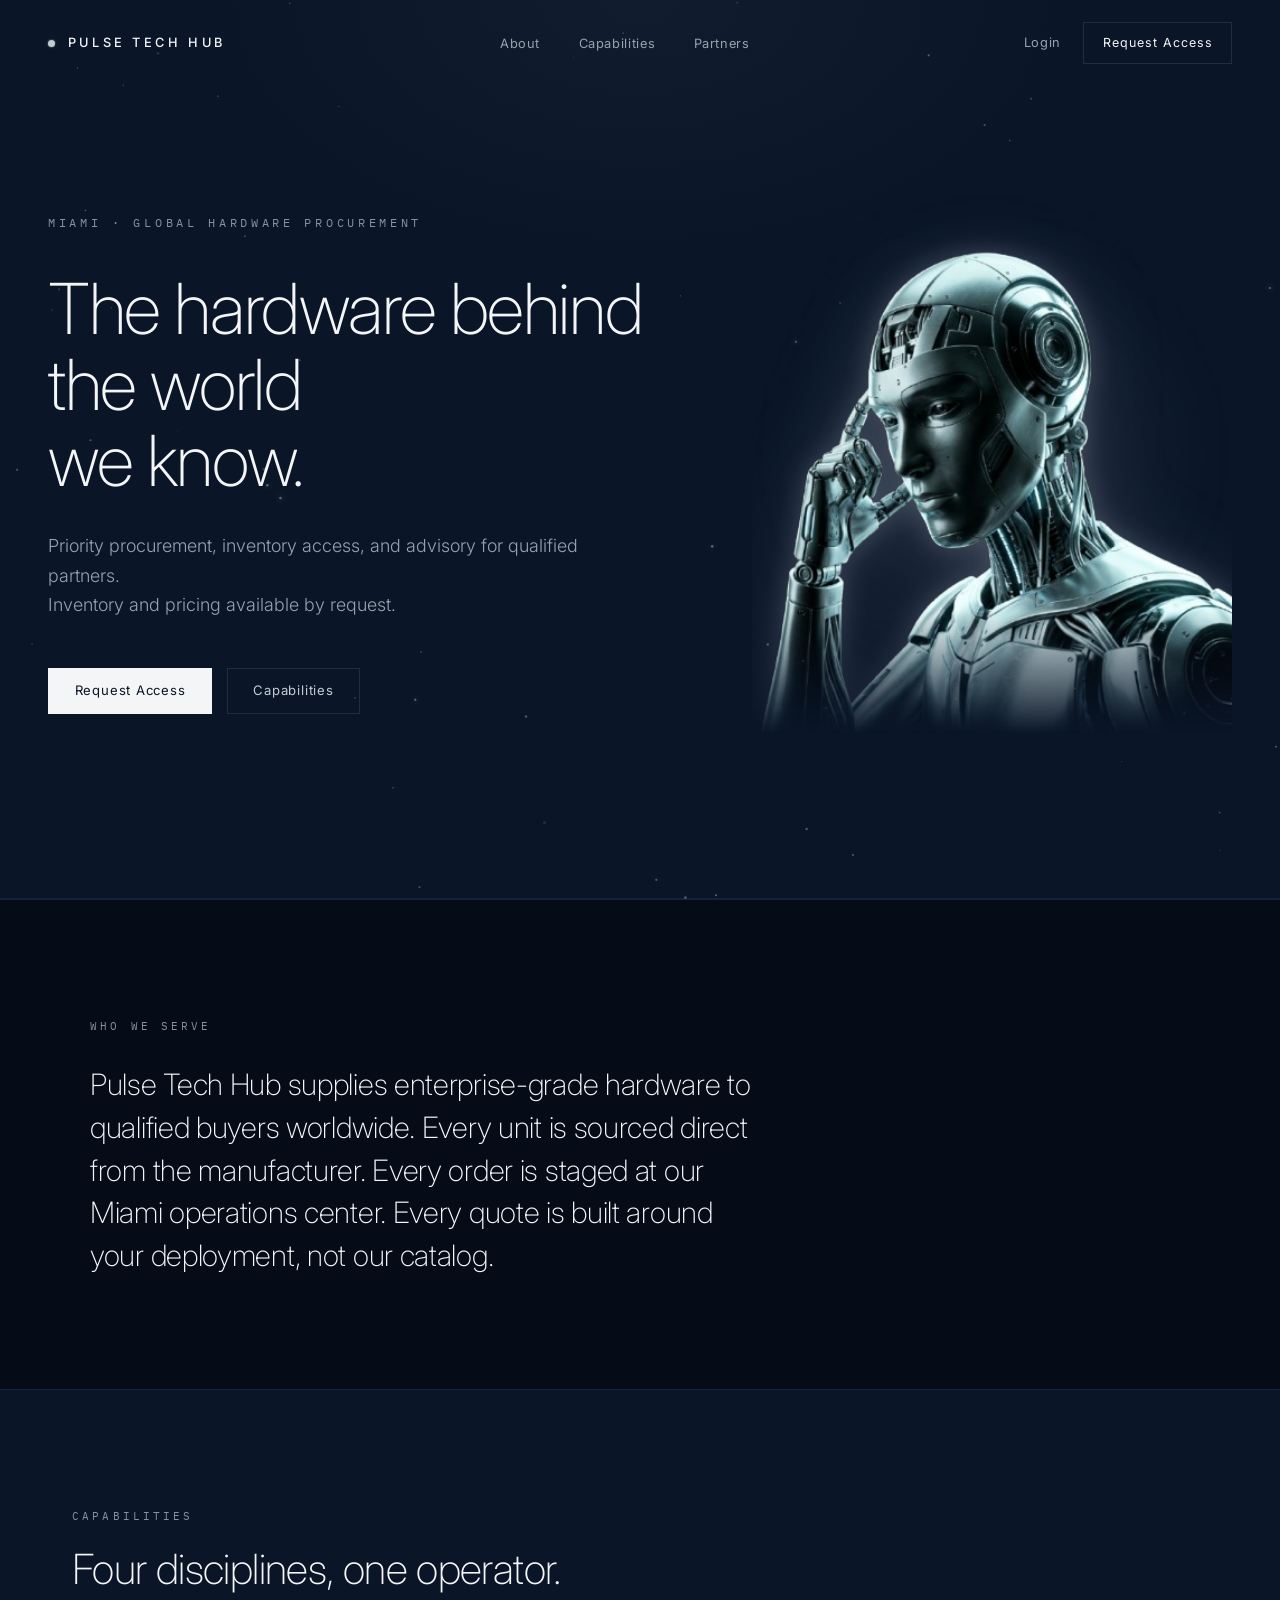
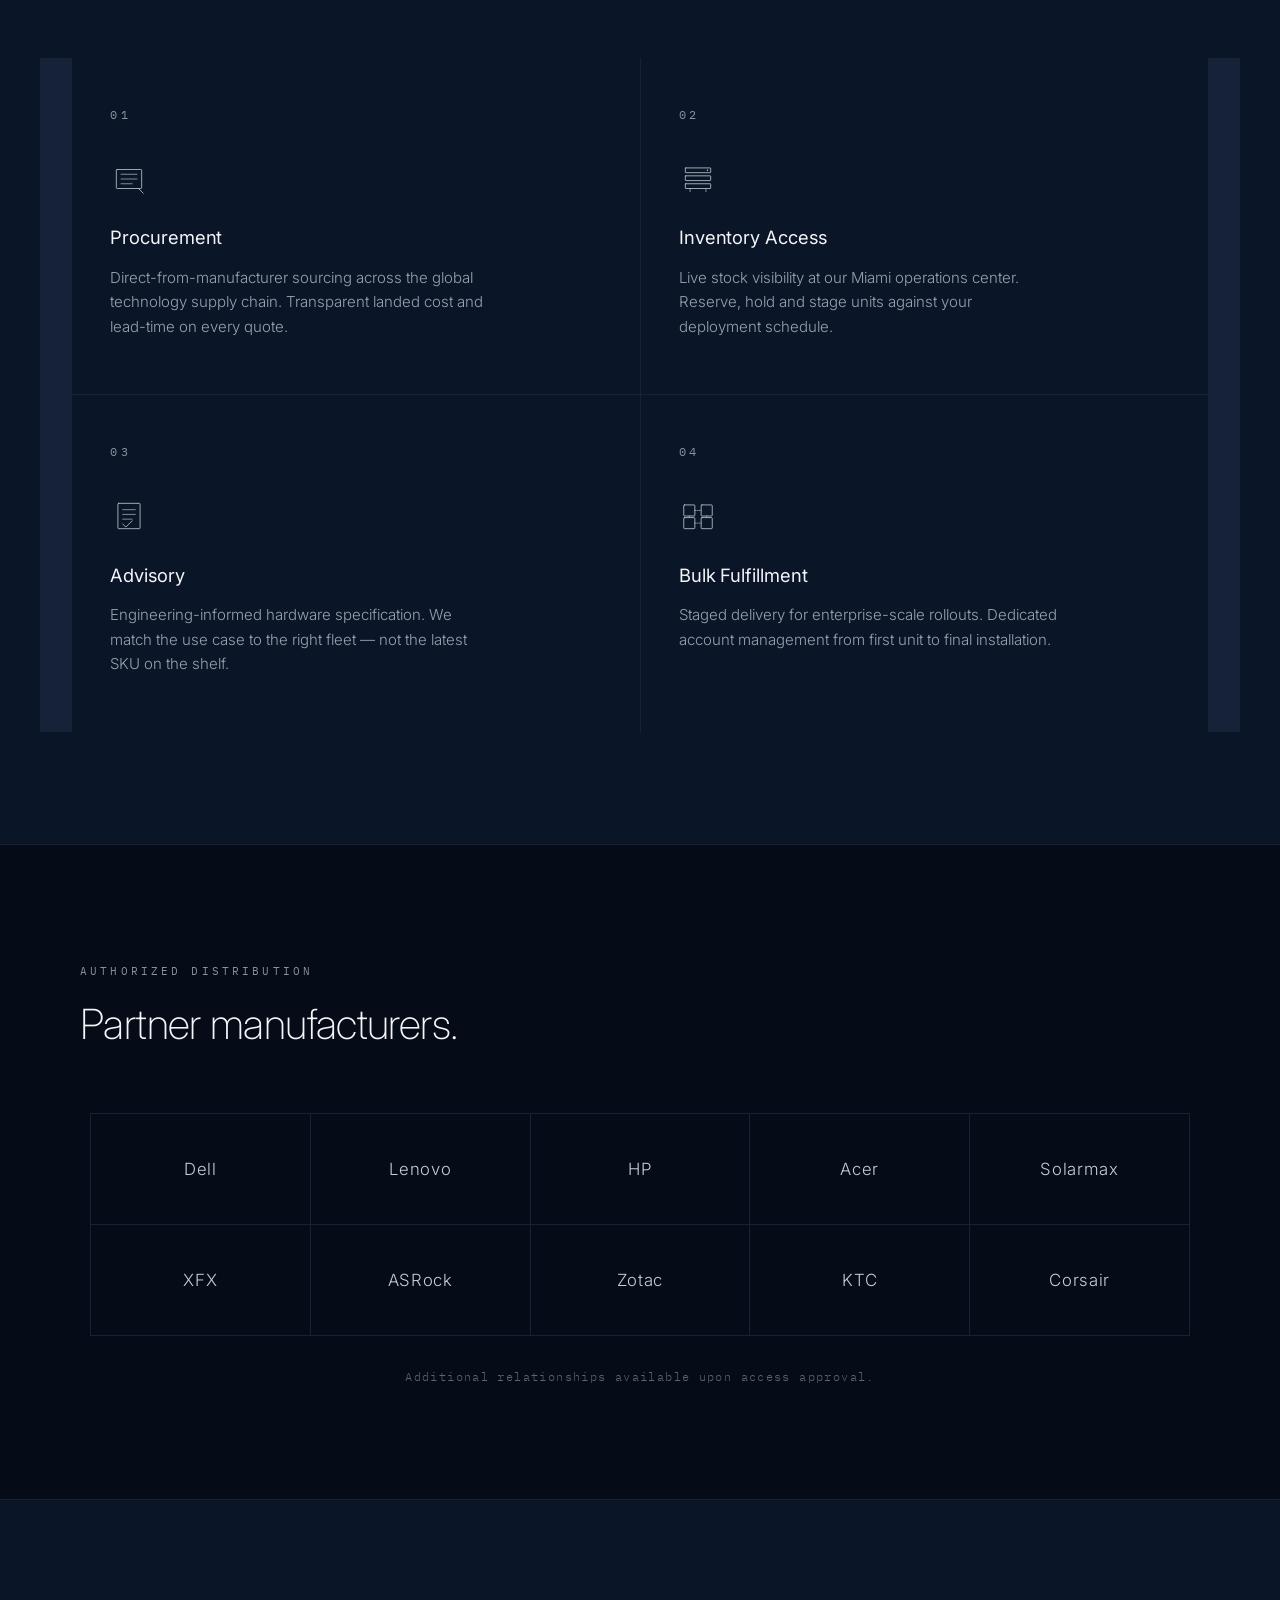
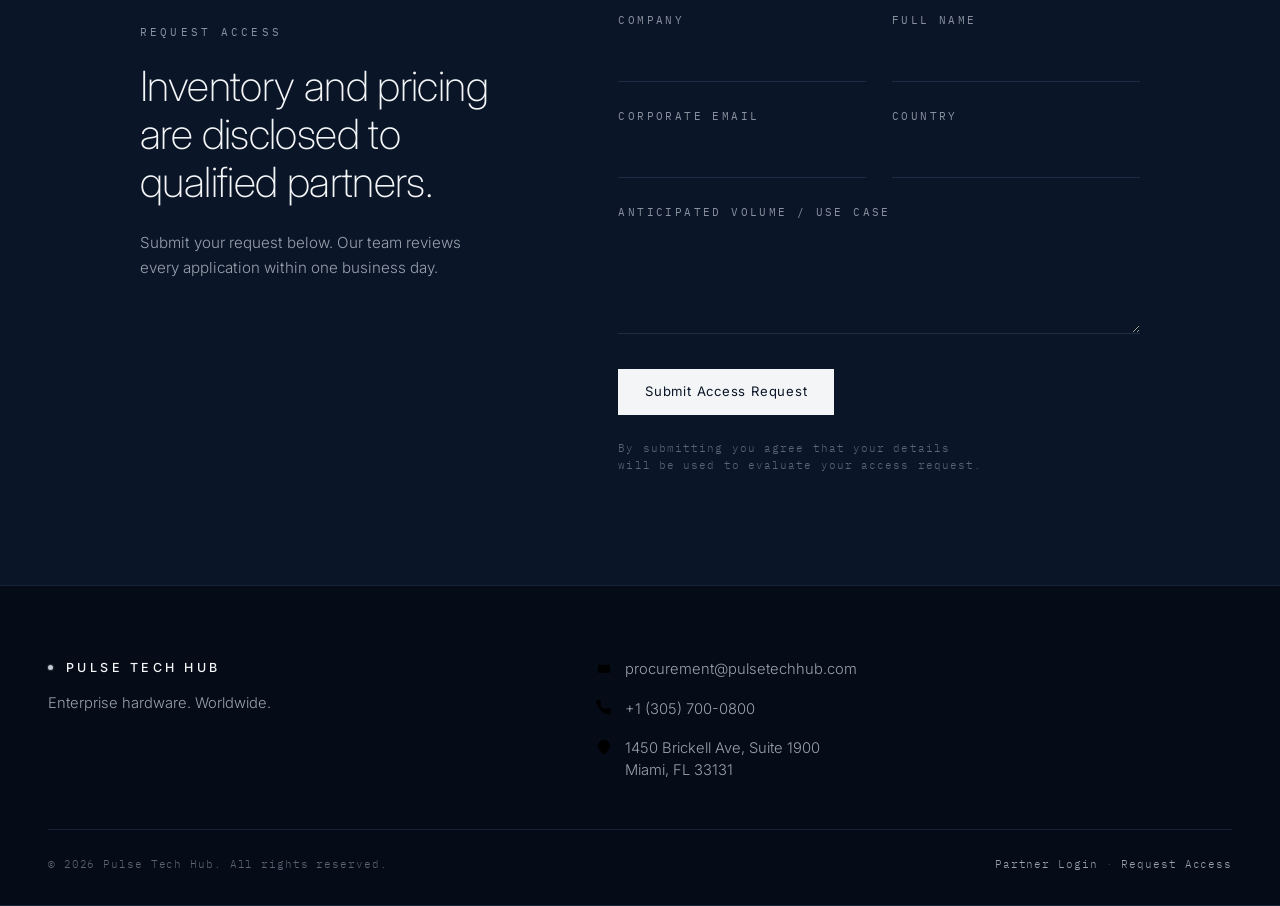
==== index.html @ 81dba917 "Restore footer contact details and add a partner Login page Two requested additions:  Footer - Bring" ====
<!DOCTYPE html>
<html lang="en">
<head>
  <meta charset="UTF-8" />
  <meta name="viewport" content="width=device-width, initial-scale=1.0" />
  <title>Pulse Tech Hub — Enterprise hardware procurement</title>
  <meta name="description" content="Miami-anchored procurement and global distribution of enterprise technology hardware for qualified partners." />
  <link rel="stylesheet" href="styles.css" />
  <link rel="preconnect" href="https://fonts.googleapis.com" />
  <link rel="preconnect" href="https://fonts.gstatic.com" crossorigin />
  <link href="https://fonts.googleapis.com/css2?family=Inter:wght@200;300;400;500;600&family=IBM+Plex+Mono:wght@300;400&display=swap" rel="stylesheet" />
</head>
<body>

  <!-- NAV -->
  <nav class="nav">
    <a href="index.html#top" class="nav-brand">
      <span class="brand-dot"></span>
      <span>PULSE TECH HUB</span>
    </a>
    <ul class="nav-links">
      <li><a href="#about">About</a></li>
      <li><a href="#capabilities">Capabilities</a></li>
      <li><a href="#partners">Partners</a></li>
    </ul>
    <div class="nav-actions">
      <a href="login.html" class="nav-login">Login</a>
      <a href="#access" class="nav-cta">Request Access</a>
    </div>
    <button class="nav-toggle" aria-label="Menu">
      <span></span><span></span>
    </button>
  </nav>

  <!-- HERO -->
  <section id="top" class="hero">
    <!-- Cool-toned ambient particles, behind everything -->
    <canvas id="hero-canvas" aria-hidden="true"></canvas>

    <div class="hero-inner">
      <div class="hero-text">
        <span class="kicker">MIAMI · GLOBAL HARDWARE PROCUREMENT</span>
        <h1 class="hero-title">
          The hardware behind the world<br />
          we know.
        </h1>
        <p class="hero-sub">
          Priority procurement, inventory access, and advisory for qualified partners.<br />
          Inventory and pricing available by request.
        </p>
        <div class="hero-ctas">
          <a href="#access" class="btn btn-primary">Request Access</a>
          <a href="#capabilities" class="btn btn-ghost">Capabilities</a>
        </div>
      </div>

      <!-- Visual column: robot image with subtle breathing + scan highlight -->
      <div class="hero-visual" aria-hidden="true">
        <div class="hero-visual-glow"></div>
        <img class="hero-img" src="robot.png" alt="" />
        <div class="hero-visual-scan"><span></span></div>
      </div>
    </div>

    <!-- A single thin silver line sweeping slowly across the hero bottom -
         the only remnant of "pulse" in the whole design. Near-imperceptible. -->
    <div class="hero-pulse-line" aria-hidden="true">
      <span></span>
    </div>
  </section>

  <!-- MANIFESTO / who we serve -->
  <section id="about" class="manifesto">
    <div class="manifesto-inner">
      <span class="section-eyebrow">WHO WE SERVE</span>
      <p class="manifesto-text">
        Pulse Tech Hub supplies enterprise-grade hardware to qualified buyers worldwide. Every unit is sourced direct from the manufacturer. Every order is staged at our Miami operations center. Every quote is built around your deployment, not our catalog.
      </p>
    </div>
  </section>

  <!-- CAPABILITIES -->
  <section id="capabilities" class="capabilities">
    <div class="section-head">
      <span class="section-eyebrow">CAPABILITIES</span>
      <h2 class="section-title">Four disciplines, one operator.</h2>
    </div>

    <div class="capability-grid">
      <article class="capability">
        <div class="capability-num">01</div>
        <svg class="capability-icon" viewBox="0 0 48 48" aria-hidden="true">
          <rect x="8" y="12" width="32" height="24" rx="1" fill="none" stroke="currentColor" stroke-width="1"/>
          <path d="M14 18 h20 M14 24 h20 M14 30 h14" stroke="currentColor" stroke-width="0.8"/>
          <path d="M36 36 L42 42" stroke="currentColor" stroke-width="1"/>
        </svg>
        <h3>Procurement</h3>
        <p>Direct-from-manufacturer sourcing across the global technology supply chain. Transparent landed cost and lead-time on every quote.</p>
      </article>

      <article class="capability">
        <div class="capability-num">02</div>
        <svg class="capability-icon" viewBox="0 0 48 48" aria-hidden="true">
          <rect x="8" y="10" width="32" height="6" rx="0.5" fill="none" stroke="currentColor" stroke-width="1"/>
          <rect x="8" y="20" width="32" height="6" rx="0.5" fill="none" stroke="currentColor" stroke-width="1"/>
          <rect x="8" y="30" width="32" height="6" rx="0.5" fill="none" stroke="currentColor" stroke-width="1"/>
          <line x1="14" y1="36" x2="14" y2="40" stroke="currentColor" stroke-width="0.8"/>
          <line x1="34" y1="36" x2="34" y2="40" stroke="currentColor" stroke-width="0.8"/>
          <circle cx="36" cy="13" r="0.9" fill="currentColor"/>
        </svg>
        <h3>Inventory Access</h3>
        <p>Live stock visibility at our Miami operations center. Reserve, hold and stage units against your deployment schedule.</p>
      </article>

      <article class="capability">
        <div class="capability-num">03</div>
        <svg class="capability-icon" viewBox="0 0 48 48" aria-hidden="true">
          <rect x="10" y="8" width="28" height="32" rx="1" fill="none" stroke="currentColor" stroke-width="1"/>
          <path d="M16 16 h16 M16 22 h16 M16 28 h12" stroke="currentColor" stroke-width="0.8"/>
          <path d="M16 34 L20 38 L28 30" fill="none" stroke="currentColor" stroke-width="1"/>
        </svg>
        <h3>Advisory</h3>
        <p>Engineering-informed hardware specification. We match the use case to the right fleet — not the latest SKU on the shelf.</p>
      </article>

      <article class="capability">
        <div class="capability-num">04</div>
        <svg class="capability-icon" viewBox="0 0 48 48" aria-hidden="true">
          <rect x="6" y="10" width="14" height="14" rx="1" fill="none" stroke="currentColor" stroke-width="1"/>
          <rect x="28" y="10" width="14" height="14" rx="1" fill="none" stroke="currentColor" stroke-width="1"/>
          <rect x="6" y="26" width="14" height="14" rx="1" fill="none" stroke="currentColor" stroke-width="1"/>
          <rect x="28" y="26" width="14" height="14" rx="1" fill="none" stroke="currentColor" stroke-width="1"/>
          <path d="M20 17 h8 M20 33 h8 M13 24 v2 M35 24 v2" stroke="currentColor" stroke-width="0.8" stroke-dasharray="1 1.5"/>
        </svg>
        <h3>Bulk Fulfillment</h3>
        <p>Staged delivery for enterprise-scale rollouts. Dedicated account management from first unit to final installation.</p>
      </article>
    </div>
  </section>

  <!-- PARTNERS -->
  <section id="partners" class="partners">
    <div class="section-head">
      <span class="section-eyebrow">AUTHORIZED DISTRIBUTION</span>
      <h2 class="section-title">Partner manufacturers.</h2>
    </div>

    <div class="partners-grid">
      <span class="partner-mark">
        <img class="partner-logo" src="https://cdn.simpleicons.org/dell/c6ccd4" alt="Dell"
             onerror="this.parentElement.classList.add('logo-fallback')" />
        <span class="partner-name">Dell</span>
      </span>
      <span class="partner-mark">
        <img class="partner-logo" src="https://cdn.simpleicons.org/lenovo/c6ccd4" alt="Lenovo"
             onerror="this.parentElement.classList.add('logo-fallback')" />
        <span class="partner-name">Lenovo</span>
      </span>
      <span class="partner-mark">
        <img class="partner-logo" src="https://cdn.simpleicons.org/hp/c6ccd4" alt="HP"
             onerror="this.parentElement.classList.add('logo-fallback')" />
        <span class="partner-name">HP</span>
      </span>
      <span class="partner-mark">
        <img class="partner-logo" src="https://cdn.simpleicons.org/acer/c6ccd4" alt="Acer"
             onerror="this.parentElement.classList.add('logo-fallback')" />
        <span class="partner-name">Acer</span>
      </span>
      <span class="partner-mark">
        <img class="partner-logo" src="https://cdn.simpleicons.org/solarmax/c6ccd4" alt="Solarmax"
             onerror="this.parentElement.classList.add('logo-fallback')" />
        <span class="partner-name">Solarmax</span>
      </span>
      <span class="partner-mark">
        <img class="partner-logo" src="https://cdn.simpleicons.org/xfx/c6ccd4" alt="XFX"
             onerror="this.parentElement.classList.add('logo-fallback')" />
        <span class="partner-name">XFX</span>
      </span>
      <span class="partner-mark">
        <img class="partner-logo" src="https://cdn.simpleicons.org/asrock/c6ccd4" alt="ASRock"
             onerror="this.parentElement.classList.add('logo-fallback')" />
        <span class="partner-name">ASRock</span>
      </span>
      <span class="partner-mark">
        <img class="partner-logo" src="https://cdn.simpleicons.org/zotac/c6ccd4" alt="Zotac"
             onerror="this.parentElement.classList.add('logo-fallback')" />
        <span class="partner-name">Zotac</span>
      </span>
      <span class="partner-mark">
        <img class="partner-logo" src="https://cdn.simpleicons.org/ktc/c6ccd4" alt="KTC"
             onerror="this.parentElement.classList.add('logo-fallback')" />
        <span class="partner-name">KTC</span>
      </span>
      <span class="partner-mark">
        <img class="partner-logo" src="https://cdn.simpleicons.org/corsair/c6ccd4" alt="Corsair"
             onerror="this.parentElement.classList.add('logo-fallback')" />
        <span class="partner-name">Corsair</span>
      </span>
    </div>

    <p class="partners-note">Additional relationships available upon access approval.</p>
  </section>

  <!-- REQUEST ACCESS FORM -->
  <section id="access" class="access">
    <div class="access-inner">
      <div class="access-head">
        <span class="section-eyebrow">REQUEST ACCESS</span>
        <h2 class="section-title">Inventory and pricing are disclosed to qualified partners.</h2>
        <p class="access-lede">Submit your request below. Our team reviews every application within one business day.</p>
      </div>

      <form class="access-form" id="access-form" novalidate>
        <div class="form-row">
          <div class="form-group">
            <label for="company">Company</label>
            <input type="text" id="company" name="company" autocomplete="organization" required />
          </div>
          <div class="form-group">
            <label for="name">Full name</label>
            <input type="text" id="name" name="name" autocomplete="name" required />
          </div>
        </div>

        <div class="form-row">
          <div class="form-group">
            <label for="email">Corporate email</label>
            <input type="email" id="email" name="email" autocomplete="email" required />
          </div>
          <div class="form-group">
            <label for="country">Country</label>
            <input type="text" id="country" name="country" autocomplete="country-name" required />
          </div>
        </div>

        <div class="form-group">
          <label for="volume">Anticipated volume / use case</label>
          <textarea id="volume" name="volume" rows="4" required></textarea>
        </div>

        <button type="submit" class="btn btn-primary">Submit Access Request</button>
        <p class="form-disclaimer">By submitting you agree that your details will be used to evaluate your access request.</p>
      </form>
    </div>
  </section>

  <!-- FOOTER -->
  <footer class="footer">
    <div class="footer-inner">
      <div class="footer-brand-col">
        <div class="footer-brand">
          <span class="brand-dot small"></span>
          <span>PULSE TECH HUB</span>
        </div>
        <p class="footer-tagline">Enterprise hardware. Worldwide.</p>
      </div>

      <div class="footer-contact">
        <div class="footer-contact-item">
          <svg viewBox="0 0 24 24" aria-hidden="true">
            <path d="M3 8l9 6 9-6M3 8v10a1 1 0 001 1h16a1 1 0 001-1V8M3 8a1 1 0 011-1h16a1 1 0 011 1"/>
          </svg>
          <a href="mailto:procurement@pulsetechhub.com">procurement@pulsetechhub.com</a>
        </div>
        <div class="footer-contact-item">
          <svg viewBox="0 0 24 24" aria-hidden="true">
            <path d="M22 16.92v3a2 2 0 01-2.18 2 19.79 19.79 0 01-8.63-3.07A19.5 19.5 0 013.07 9.81 19.79 19.79 0 010 1.18 2 2 0 012 .18h3a2 2 0 012 1.72c.127.96.361 1.903.7 2.81a2 2 0 01-.45 2.11L6.09 7.91a16 16 0 006 6l1.27-1.27a2 2 0 012.11-.45c.907.339 1.85.573 2.81.7A2 2 0 0122 16.92z"/>
          </svg>
          <a href="tel:+13057000800">+1 (305) 700-0800</a>
        </div>
        <div class="footer-contact-item">
          <svg viewBox="0 0 24 24" aria-hidden="true">
            <path d="M21 10c0 7-9 13-9 13s-9-6-9-13a9 9 0 0118 0z"/>
            <circle cx="12" cy="10" r="3"/>
          </svg>
          <span>1450 Brickell Ave, Suite 1900<br />Miami, FL 33131</span>
        </div>
      </div>
    </div>
    <div class="footer-bottom">
      <p class="footer-copy">© 2026 Pulse Tech Hub. All rights reserved.</p>
      <div class="footer-bottom-links">
        <a href="login.html">Partner Login</a>
        <span class="footer-dot">·</span>
        <a href="index.html#access">Request Access</a>
      </div>
    </div>
    <div class="footer-line" aria-hidden="true"><span></span></div>
  </footer>

  <script src="main.js"></script>
</body>
</html>
---- styles.css ----
/* ─────────────────────────────────────────
   PULSE TECH HUB — Corporate
   Midnight navy · titanium · ice · minimal
   ───────────────────────────────────────── */

:root {
  /* Base */
  --navy:        #0A1628;
  --navy-deep:   #050C18;
  --navy-light:  #111E35;
  --navy-card:   #0E1A30;
  --border:      #1E2C45;
  --border-soft: #162238;

  /* Accents — silver / titanium */
  --silver:      #C6CCD4;
  --silver-dim:  #8A919E;
  --titanium:    #9DA5B1;

  /* Text */
  --ice:         #F4F5F7;
  --gray:        #9AA1AD;
  --gray-dim:    #5D6474;
  --gray-muted:  #3E4658;

  /* Motion */
  --ease:        cubic-bezier(.3, .4, .2, 1);
  --slow:        600ms;

  /* Type */
  --sans:        'Inter', system-ui, -apple-system, sans-serif;
  --mono:        'IBM Plex Mono', ui-monospace, monospace;
}

/* Reset */
*, *::before, *::after { box-sizing: border-box; margin: 0; padding: 0; }
html { scroll-behavior: smooth; }
body {
  background: var(--navy);
  color: var(--gray);
  font-family: var(--sans);
  font-size: 16px;
  font-weight: 300;
  line-height: 1.6;
  -webkit-font-smoothing: antialiased;
  -moz-osx-font-smoothing: grayscale;
  overflow-x: hidden;
}
a { text-decoration: none; color: inherit; }
ul { list-style: none; }
button { font-family: inherit; cursor: pointer; background: none; border: none; color: inherit; }

::selection { background: var(--silver); color: var(--navy); }

/* Common */
.section-eyebrow {
  display: inline-block;
  font-family: var(--mono);
  font-size: 0.7rem;
  font-weight: 400;
  letter-spacing: 0.28em;
  color: var(--silver-dim);
  text-transform: uppercase;
}
.section-title {
  font-family: var(--sans);
  font-weight: 200;
  font-size: clamp(1.6rem, 3.5vw, 2.6rem);
  letter-spacing: -0.015em;
  line-height: 1.15;
  color: var(--ice);
  margin-top: 1.2rem;
  max-width: 38ch;
}
.section-head {
  max-width: 1200px;
  margin: 0 auto 4rem;
  padding: 0 2rem;
}

/* Brand dot — the ONLY trace of pulse: a small titanium point */
.brand-dot {
  display: inline-block;
  width: 7px; height: 7px;
  background: var(--silver);
  border-radius: 50%;
  box-shadow: 0 0 0 1px rgba(198,204,212,0.15), 0 0 8px rgba(198,204,212,0.12);
}
.brand-dot.small { width: 5px; height: 5px; }

/* Buttons */
.btn {
  display: inline-flex;
  align-items: center;
  gap: 0.65rem;
  font-family: var(--sans);
  font-size: 0.82rem;
  font-weight: 400;
  letter-spacing: 0.06em;
  padding: 0.95rem 1.6rem;
  border: 1px solid transparent;
  transition: all 300ms var(--ease);
  cursor: pointer;
  line-height: 1;
}
.btn-primary {
  background: var(--ice);
  color: var(--navy);
  border-color: var(--ice);
}
.btn-primary:hover {
  background: transparent;
  color: var(--ice);
  border-color: var(--ice);
}
.btn-ghost {
  background: transparent;
  color: var(--silver);
  border-color: var(--border);
}
.btn-ghost:hover {
  border-color: var(--silver);
  color: var(--ice);
}

/* ── Nav ── */
.nav {
  position: fixed;
  top: 0; left: 0; right: 0;
  z-index: 100;
  display: flex;
  align-items: center;
  justify-content: space-between;
  padding: 1.4rem 3rem;
  background: rgba(10, 22, 40, 0);
  border-bottom: 1px solid transparent;
  transition: background 300ms var(--ease), border-color 300ms var(--ease), padding 300ms var(--ease);
}
.nav.scrolled {
  background: rgba(10, 22, 40, 0.85);
  backdrop-filter: blur(14px);
  -webkit-backdrop-filter: blur(14px);
  border-bottom-color: var(--border-soft);
  padding-top: 1rem;
  padding-bottom: 1rem;
}
.nav-brand {
  display: flex;
  align-items: center;
  gap: 0.8rem;
  font-family: var(--sans);
  font-size: 0.8rem;
  font-weight: 500;
  letter-spacing: 0.28em;
  color: var(--ice);
}
.nav-links {
  display: flex;
  gap: 2.4rem;
}
.nav-links a {
  font-family: var(--sans);
  font-size: 0.8rem;
  font-weight: 400;
  letter-spacing: 0.05em;
  color: var(--gray);
  transition: color 200ms var(--ease);
  position: relative;
}
.nav-links a::after {
  content: '';
  position: absolute;
  bottom: -6px; left: 0; right: 0;
  height: 1px;
  background: var(--silver);
  transform: scaleX(0);
  transform-origin: left;
  transition: transform 300ms var(--ease);
}
.nav-links a:hover { color: var(--ice); }
.nav-links a:hover::after { transform: scaleX(1); }
.nav-actions {
  display: flex;
  align-items: center;
  gap: 1.4rem;
}
.nav-login {
  font-family: var(--sans);
  font-size: 0.8rem;
  font-weight: 400;
  letter-spacing: 0.05em;
  color: var(--gray);
  transition: color 200ms var(--ease);
  position: relative;
}
.nav-login::after {
  content: '';
  position: absolute;
  bottom: -6px; left: 0; right: 0;
  height: 1px;
  background: var(--silver);
  transform: scaleX(0);
  transform-origin: left;
  transition: transform 300ms var(--ease);
}
.nav-login:hover { color: var(--ice); }
.nav-login:hover::after { transform: scaleX(1); }
.nav-login.is-active { color: var(--ice); }
.nav-login.is-active::after { transform: scaleX(1); background: var(--silver-dim); }
.nav-cta {
  font-family: var(--sans);
  font-size: 0.78rem;
  font-weight: 400;
  letter-spacing: 0.08em;
  color: var(--ice);
  padding: 0.62rem 1.15rem;
  border: 1px solid var(--border);
  transition: all 250ms var(--ease);
}
.nav-cta:hover {
  background: var(--ice);
  color: var(--navy);
  border-color: var(--ice);
}
.nav-toggle { display: none; }

/* ── Hero ── */
.hero {
  position: relative;
  min-height: 100vh;
  display: flex;
  align-items: center;
  padding: 5.5rem 3rem 4rem;
  border-bottom: 1px solid var(--border-soft);
  overflow: hidden;
}
.hero::before {
  /* Super subtle ambient: a faint radial lift toward upper-center */
  content: '';
  position: absolute;
  inset: 0;
  background: radial-gradient(ellipse 60% 50% at 50% 0%, rgba(198,204,212,0.035) 0%, transparent 60%);
  pointer-events: none;
}
#hero-canvas {
  position: absolute;
  inset: 0;
  width: 100%; height: 100%;
  z-index: 1;
  pointer-events: none;
  opacity: 0.85;
}
.hero-inner {
  position: relative;
  z-index: 2;
  max-width: 1200px;
  margin: 0 auto;
  width: 100%;
  display: grid;
  grid-template-columns: 1.15fr 1fr;
  gap: 4.5rem;
  align-items: center;
}
.hero-text { min-width: 0; }

/* ── Hero visual (robot image) ── */
.hero-visual {
  position: relative;
  width: 100%;
  /* Match the trimmed robot.png ratio exactly so the figure fills the
     visual frame edge-to-edge with zero letterboxing. */
  aspect-ratio: 429 / 501;
  max-width: 480px;
  justify-self: end;
  /* Anchor to the top of the grid row instead of centering, so the
     robot reads higher in the hero — eye level closer to the kicker. */
  align-self: start;
  margin-top: -1rem;
}
/* Subtle silver radial behind the figure */
.hero-visual-glow {
  position: absolute;
  inset: 8%;
  border-radius: 50%;
  background: radial-gradient(circle, rgba(198,204,212,0.16) 0%, rgba(157,165,177,0.06) 38%, transparent 72%);
  filter: blur(28px);
  z-index: 1;
  animation: visual-glow-breathe 7s ease-in-out infinite;
}
.hero-img {
  position: relative;
  z-index: 2;
  width: 100%; height: 100%;
  object-fit: contain;
  display: block;
  /* Transparent PNG: silver drop-shadows follow the silhouette. */
  filter:
    drop-shadow(0 0 14px rgba(198,204,212,0.22))
    drop-shadow(0 0 38px rgba(157,165,177,0.14));
  /* Soft fade at BOTH ends: the top of the cranium and the chest cut
     blend smoothly into navy instead of showing a hard edge. */
  -webkit-mask-image: linear-gradient(to bottom, transparent 0%, #000 14%, #000 78%, transparent 100%);
          mask-image: linear-gradient(to bottom, transparent 0%, #000 14%, #000 78%, transparent 100%);
  /* Slow breathing — barely perceptible scale */
  animation: visual-breathe 6s ease-in-out infinite;
  user-select: none;
  -webkit-user-drag: none;
}
/* Slow horizontal scan highlight crossing the image every ~9s */
.hero-visual-scan {
  position: absolute;
  inset: 12% 6%;
  z-index: 3;
  overflow: hidden;
  pointer-events: none;
}
.hero-visual-scan span {
  position: absolute;
  left: -30%; top: 0; bottom: 0;
  width: 30%;
  background: linear-gradient(
    to right,
    transparent 0%,
    rgba(198,204,212,0) 30%,
    rgba(198,204,212,0.18) 50%,
    rgba(198,204,212,0) 70%,
    transparent 100%
  );
  filter: blur(1px);
  animation: visual-scan 9s linear infinite;
}
@keyframes visual-breathe {
  0%, 100% { transform: scale(1);    }
  50%      { transform: scale(1.018); }
}
@keyframes visual-glow-breathe {
  0%, 100% { opacity: 0.85; transform: scale(1);    }
  50%      { opacity: 1;    transform: scale(1.06); }
}
@keyframes visual-scan {
  0%   { transform: translateX(0); }
  60%, 100% { transform: translateX(450%); }
}

.kicker {
  display: inline-block;
  font-family: var(--mono);
  font-size: 0.72rem;
  font-weight: 400;
  letter-spacing: 0.32em;
  color: var(--silver-dim);
  margin-bottom: 2.4rem;
}
.hero-title {
  font-family: var(--sans);
  font-weight: 200;
  font-size: clamp(2.2rem, 5.5vw, 4.6rem);
  line-height: 1.08;
  letter-spacing: -0.02em;
  color: var(--ice);
  max-width: 20ch;
  margin-bottom: 2rem;
}
.hero-sub {
  font-family: var(--sans);
  font-weight: 300;
  font-size: clamp(0.95rem, 1.4vw, 1.12rem);
  line-height: 1.65;
  color: var(--gray);
  max-width: 52ch;
  margin-bottom: 3rem;
}
.hero-ctas {
  display: flex;
  flex-wrap: wrap;
  gap: 0.9rem;
}

/* The single remnant of "pulse": a thin silver line at the hero base
   that slowly drifts a highlight across, once every ~14s. Near-invisible. */
.hero-pulse-line {
  position: absolute;
  left: 0; right: 0;
  bottom: 0;
  height: 1px;
  background: var(--border-soft);
  overflow: hidden;
  pointer-events: none;
}
.hero-pulse-line span {
  position: absolute;
  left: -20%; top: 0;
  width: 20%;
  height: 100%;
  background: linear-gradient(to right, transparent, rgba(198,204,212,0.6), transparent);
  animation: pulse-sweep 14s linear infinite;
}
@keyframes pulse-sweep {
  0%   { transform: translateX(0); }
  100% { transform: translateX(700%); }
}

/* ── Manifesto ── */
.manifesto {
  background: var(--navy-deep);
  padding: 7rem 3rem;
  border-bottom: 1px solid var(--border-soft);
}
.manifesto-inner {
  max-width: 1100px;
  margin: 0 auto;
}
.manifesto-text {
  font-family: var(--sans);
  font-weight: 200;
  font-size: clamp(1.25rem, 2.3vw, 1.9rem);
  line-height: 1.45;
  letter-spacing: -0.01em;
  color: var(--ice);
  margin-top: 1.6rem;
  max-width: 40ch;
}

/* ── Capabilities ── */
.capabilities {
  padding: 7rem 0;
  border-bottom: 1px solid var(--border-soft);
}
.capability-grid {
  max-width: 1200px;
  margin: 0 auto;
  padding: 0 2rem;
  display: grid;
  grid-template-columns: repeat(2, 1fr);
  gap: 1px;
  background: var(--border-soft);
}
.capability {
  background: var(--navy);
  padding: 3rem 2.4rem 3.4rem;
  position: relative;
  transition: background 300ms var(--ease);
}
.capability:hover { background: var(--navy-card); }
.capability-num {
  font-family: var(--mono);
  font-size: 0.72rem;
  font-weight: 400;
  letter-spacing: 0.28em;
  color: var(--silver-dim);
}
.capability-icon {
  display: block;
  width: 38px; height: 38px;
  color: var(--silver);
  margin: 2.2rem 0 1.6rem;
  stroke-linecap: round;
  stroke-linejoin: round;
}
.capability h3 {
  font-family: var(--sans);
  font-weight: 400;
  font-size: 1.15rem;
  letter-spacing: -0.005em;
  color: var(--ice);
  margin-bottom: 0.8rem;
}
.capability p {
  font-size: 0.94rem;
  color: var(--gray);
  line-height: 1.65;
  max-width: 42ch;
}

/* ── Partners ── */
.partners {
  padding: 7rem 3rem;
  background: var(--navy-deep);
  border-bottom: 1px solid var(--border-soft);
}
.partners-grid {
  max-width: 1100px;
  margin: 0 auto;
  display: grid;
  grid-template-columns: repeat(5, 1fr);
  gap: 1px;
  background: var(--border-soft);
  border: 1px solid var(--border-soft);
}
.partner-mark {
  background: var(--navy-deep);
  text-align: center;
  padding: 2rem 1rem;
  transition: background 280ms var(--ease);
  display: flex;
  align-items: center;
  justify-content: center;
  min-height: 110px;
}
.partner-mark:hover {
  background: var(--navy-card);
}
.partner-logo {
  display: block;
  max-width: 96px;
  max-height: 32px;
  width: auto;
  height: auto;
  opacity: 0.78;
  transition: opacity 280ms var(--ease);
}
.partner-mark:hover .partner-logo { opacity: 1; }
.partner-name {
  display: none;
  font-family: var(--sans);
  font-weight: 300;
  font-size: 1.05rem;
  letter-spacing: 0.04em;
  color: var(--silver);
  transition: color 280ms var(--ease);
}
.partner-mark:hover .partner-name { color: var(--ice); }
/* If the SVG fails to load (brand not in the public icon catalog),
   onerror flips the parent into fallback mode: hide the broken img,
   show the text wordmark instead. */
.partner-mark.logo-fallback .partner-logo { display: none; }
.partner-mark.logo-fallback .partner-name { display: inline-block; }
.partners-note {
  max-width: 1100px;
  margin: 2rem auto 0;
  font-family: var(--mono);
  font-size: 0.72rem;
  letter-spacing: 0.12em;
  color: var(--gray-dim);
  text-align: center;
}

/* ── Access form ── */
.access {
  padding: 7rem 3rem;
  border-bottom: 1px solid var(--border-soft);
}
.access-inner {
  max-width: 1000px;
  margin: 0 auto;
  display: grid;
  grid-template-columns: 1fr 1.3fr;
  gap: 5rem;
}
.access-head { padding-top: 0.4rem; }
.access-head .section-title { margin-top: 1.2rem; }
.access-lede {
  font-size: 0.95rem;
  color: var(--gray);
  margin-top: 1.5rem;
  line-height: 1.65;
  max-width: 36ch;
}
.access-form {
  display: flex;
  flex-direction: column;
  gap: 1.6rem;
}
.form-row {
  display: grid;
  grid-template-columns: 1fr 1fr;
  gap: 1.6rem;
}
.form-group { display: flex; flex-direction: column; }
.form-group label {
  font-family: var(--mono);
  font-size: 0.68rem;
  font-weight: 400;
  letter-spacing: 0.22em;
  color: var(--silver-dim);
  text-transform: uppercase;
  margin-bottom: 0.7rem;
}
.form-group input,
.form-group textarea {
  background: transparent;
  border: none;
  border-bottom: 1px solid var(--border);
  padding: 0.6rem 0 0.7rem;
  color: var(--ice);
  font-family: var(--sans);
  font-size: 1rem;
  font-weight: 300;
  outline: none;
  transition: border-color 250ms var(--ease);
  resize: vertical;
}
.form-group input:focus,
.form-group textarea:focus {
  border-bottom-color: var(--silver);
}
.form-group input::placeholder,
.form-group textarea::placeholder { color: var(--gray-dim); }

.access-form .btn { align-self: flex-start; margin-top: 0.6rem; }
.form-disclaimer {
  font-family: var(--mono);
  font-size: 0.68rem;
  letter-spacing: 0.1em;
  color: var(--gray-dim);
  line-height: 1.5;
  max-width: 52ch;
}

/* ── Footer ── */
.footer {
  background: var(--navy-deep);
  padding: 4.5rem 3rem 2rem;
  position: relative;
}
.footer-inner {
  max-width: 1200px;
  margin: 0 auto;
  display: grid;
  grid-template-columns: 1.1fr 1.4fr;
  gap: 3rem;
  align-items: start;
  padding-bottom: 3rem;
  border-bottom: 1px solid var(--border-soft);
}
.footer-brand-col {
  display: flex;
  flex-direction: column;
  gap: 0.9rem;
}
.footer-brand {
  display: flex;
  align-items: center;
  gap: 0.8rem;
  font-family: var(--sans);
  font-size: 0.78rem;
  font-weight: 500;
  letter-spacing: 0.28em;
  color: var(--ice);
}
.footer-tagline {
  font-family: var(--sans);
  font-weight: 300;
  font-size: 0.92rem;
  color: var(--gray);
  max-width: 28ch;
  line-height: 1.5;
}
.footer-contact {
  display: grid;
  grid-template-columns: 1fr;
  gap: 1.1rem;
}
.footer-contact-item {
  display: flex;
  align-items: flex-start;
  gap: 0.85rem;
  font-family: var(--sans);
  font-weight: 300;
  font-size: 0.92rem;
  color: var(--gray);
  line-height: 1.5;
}
.footer-contact-item svg {
  width: 16px; height: 16px;
  flex-shrink: 0;
  color: var(--silver-dim);
  margin-top: 2px;
}
.footer-contact-item a { transition: color 200ms var(--ease); }
.footer-contact-item a:hover { color: var(--ice); }

.footer-bottom {
  max-width: 1200px;
  margin: 1.6rem auto 0;
  display: flex;
  align-items: center;
  justify-content: space-between;
  flex-wrap: wrap;
  gap: 1rem;
}
.footer-bottom-links {
  display: flex;
  align-items: center;
  gap: 0.5rem;
  font-family: var(--mono);
  font-size: 0.7rem;
  letter-spacing: 0.08em;
  color: var(--gray);
}
.footer-bottom-links a { transition: color 200ms var(--ease); }
.footer-bottom-links a:hover { color: var(--ice); }
.footer-dot { color: var(--gray-muted); }
.footer-copy {
  font-family: var(--mono);
  font-size: 0.7rem;
  letter-spacing: 0.08em;
  color: var(--gray-dim);
}
.footer-line {
  position: absolute;
  left: 0; right: 0;
  bottom: 0;
  height: 1px;
  background: var(--border-soft);
  overflow: hidden;
}
.footer-line span {
  position: absolute;
  left: -15%; top: 0;
  width: 15%;
  height: 100%;
  background: linear-gradient(to right, transparent, rgba(198,204,212,0.45), transparent);
  animation: pulse-sweep 18s linear infinite;
}

/* ── Reveal on scroll ── */
.reveal {
  opacity: 0;
  transform: translateY(16px);
  transition: opacity 800ms var(--ease), transform 800ms var(--ease);
}
.reveal.is-visible {
  opacity: 1;
  transform: translateY(0);
}

/* ─────────────────────────────────────────
   LOGIN PAGE
   ───────────────────────────────────────── */
.login-body {
  background: var(--navy);
  min-height: 100vh;
  display: flex;
  flex-direction: column;
}
.login {
  flex: 1;
  display: flex;
  align-items: center;
  justify-content: center;
  padding: 8rem 1.8rem 5rem;
  position: relative;
}
.login::before {
  content: '';
  position: absolute;
  inset: 0;
  background: radial-gradient(ellipse 50% 40% at 50% 30%, rgba(198,204,212,0.04) 0%, transparent 65%);
  pointer-events: none;
}
.login-card {
  position: relative;
  z-index: 2;
  width: 100%;
  max-width: 460px;
  background: var(--navy-card);
  border: 1px solid var(--border-soft);
  padding: 3rem 2.6rem;
}
.login-card .kicker { margin-bottom: 1.4rem; }
.login-title {
  font-family: var(--sans);
  font-weight: 200;
  font-size: clamp(1.5rem, 3.4vw, 2rem);
  line-height: 1.15;
  letter-spacing: -0.015em;
  color: var(--ice);
}
.login-sub {
  margin-top: 0.9rem;
  font-size: 0.92rem;
  color: var(--gray);
  line-height: 1.55;
}
.login-form {
  margin-top: 2.2rem;
  display: flex;
  flex-direction: column;
  gap: 1.5rem;
}
.login-form .btn { align-self: stretch; justify-content: center; margin-top: 0.4rem; }
.login-help {
  margin-top: 1.6rem;
  font-family: var(--mono);
  font-size: 0.72rem;
  letter-spacing: 0.1em;
  color: var(--gray-dim);
  text-align: center;
}
.login-help a {
  color: var(--silver);
  transition: color 200ms var(--ease);
  border-bottom: 1px solid var(--border);
  padding-bottom: 1px;
}
.login-help a:hover { color: var(--ice); border-bottom-color: var(--silver); }

/* Always-deny response panel */
.login-message {
  display: flex;
  flex-direction: column;
  gap: 1rem;
  padding-top: 0.4rem;
  animation: login-message-in 400ms var(--ease) both;
}
@keyframes login-message-in {
  from { opacity: 0; transform: translateY(8px); }
  to   { opacity: 1; transform: translateY(0); }
}
.login-message-eyebrow {
  font-family: var(--mono);
  font-size: 0.7rem;
  font-weight: 400;
  letter-spacing: 0.28em;
  color: var(--silver-dim);
}
.login-message-title {
  font-family: var(--sans);
  font-weight: 300;
  font-size: 1.25rem;
  line-height: 1.25;
  letter-spacing: -0.01em;
  color: var(--ice);
}
.login-message-body {
  font-size: 0.92rem;
  color: var(--gray);
  line-height: 1.6;
}
.login-message .btn {
  align-self: stretch;
  justify-content: center;
  margin-top: 0.6rem;
}

/* ── Reduced motion ── */
@media (prefers-reduced-motion: reduce) {
  *, *::before, *::after {
    animation-duration: 0.01ms !important;
    transition-duration: 0.01ms !important;
  }
  .reveal { opacity: 1; transform: none; }
}

/* ─────────────────────────────────────────
   RESPONSIVE
   ───────────────────────────────────────── */

@media (max-width: 900px) {
  .nav { padding: 1.2rem 1.8rem; }
  .nav-links, .nav-actions { display: none; }
  .nav-toggle {
    display: flex;
    flex-direction: column;
    gap: 5px;
    padding: 0.4rem;
  }
  .nav-toggle span {
    display: block;
    width: 22px; height: 1px;
    background: var(--ice);
    transition: all 300ms var(--ease);
  }

  .footer-inner { grid-template-columns: 1fr; gap: 2.4rem; padding-bottom: 2.4rem; }
  .footer-bottom { flex-direction: column; align-items: flex-start; gap: 0.6rem; }
  .login { padding: 7rem 1.4rem 4rem; }
  .login-card { padding: 2.4rem 1.8rem; }

  /* Drop the hero's horizontal padding so the robot can span the
     full viewport edge to edge; restore the side gutter on the text
     block alone. */
  .hero { padding: 5rem 0 3rem; }
  .hero-inner { grid-template-columns: 1fr; gap: 2.5rem; padding: 0; }
  .hero-text { padding: 0 1.8rem; }
  .hero-visual {
    justify-self: stretch;
    max-width: 100%;
    width: 100%;
  }
  .manifesto, .partners, .access { padding: 5rem 1.8rem; }
  .capabilities { padding: 5rem 0; }
  .capability-grid { grid-template-columns: 1fr; padding: 0 1.8rem; }
  .partners-grid { grid-template-columns: repeat(3, 1fr); }
  .access-inner { grid-template-columns: 1fr; gap: 3rem; }
  .footer { padding: 2.4rem 1.8rem 2rem; }
  .footer-inner { flex-direction: column; align-items: flex-start; text-align: left; }
}

@media (max-width: 520px) {
  .form-row { grid-template-columns: 1fr; }
  .partners-grid { grid-template-columns: repeat(2, 1fr); }
  .hero-ctas { width: 100%; }
  .hero-ctas .btn { flex: 1; justify-content: center; }
}
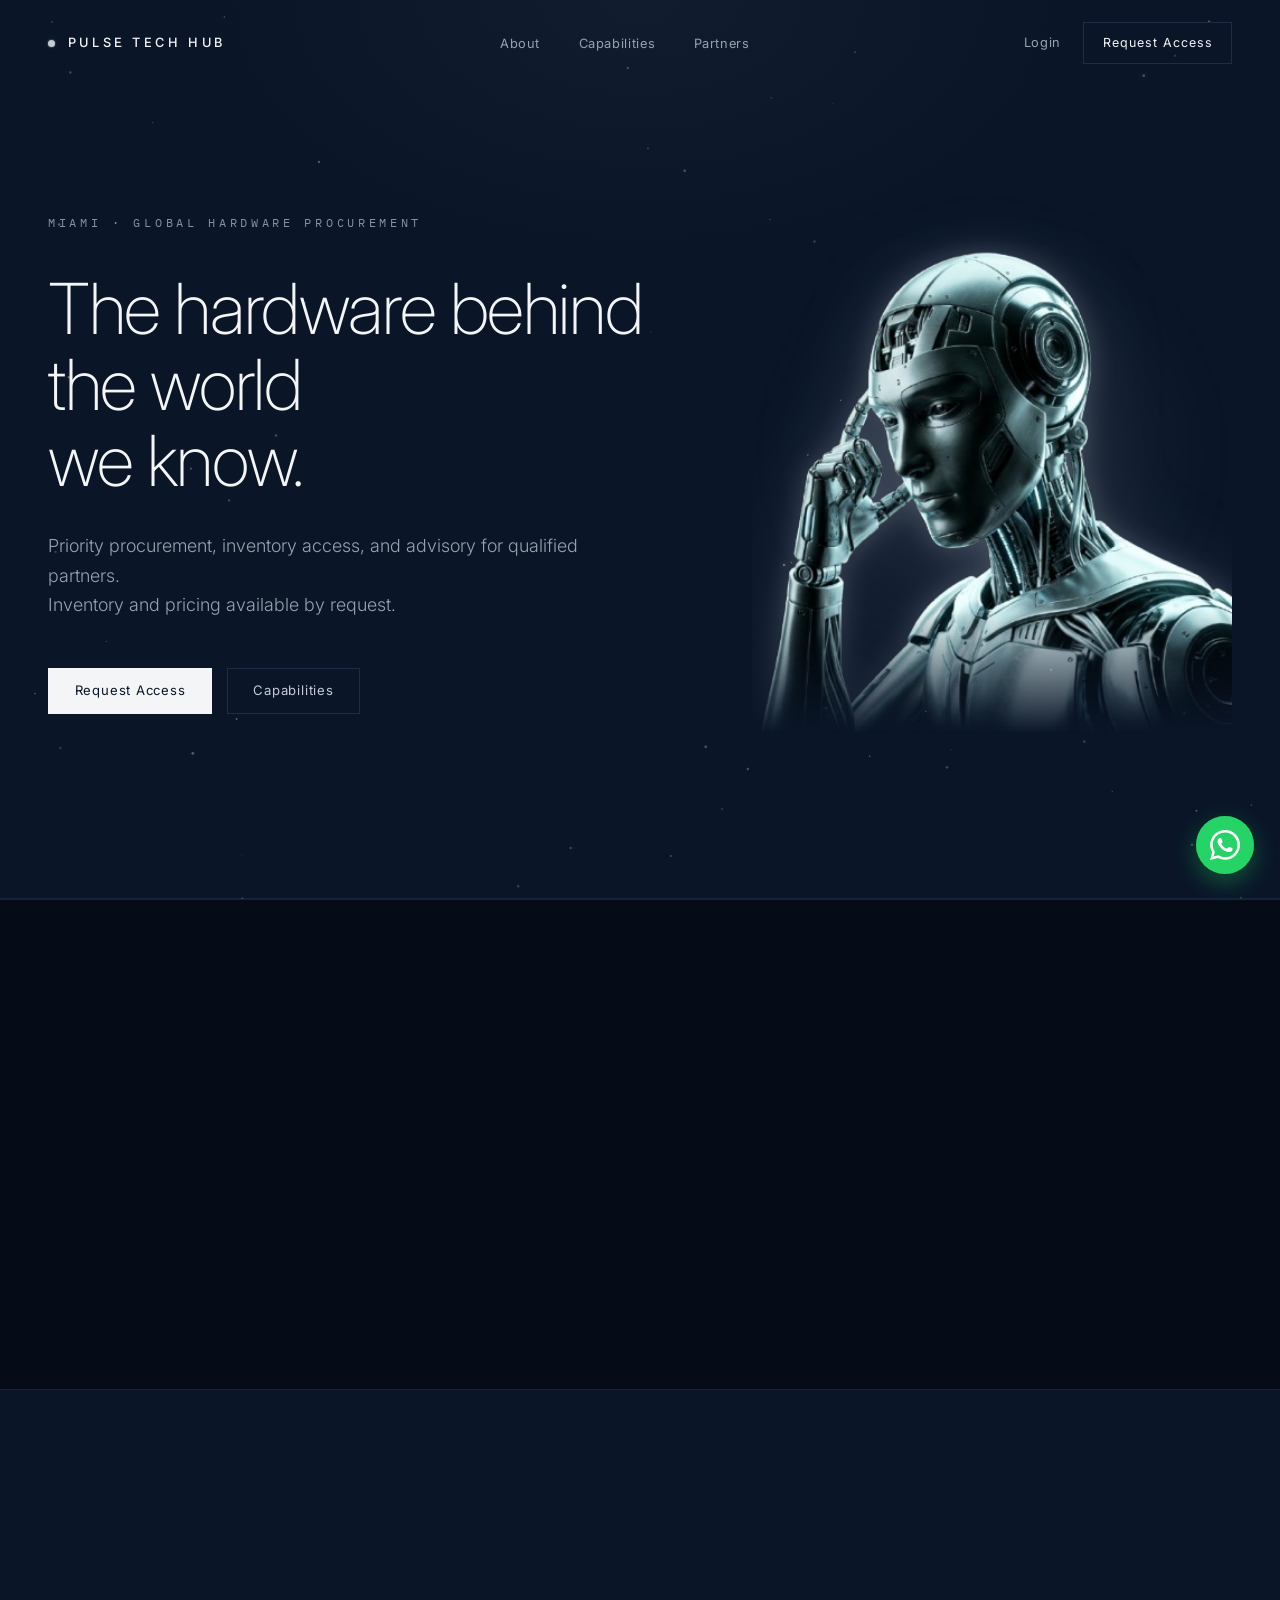
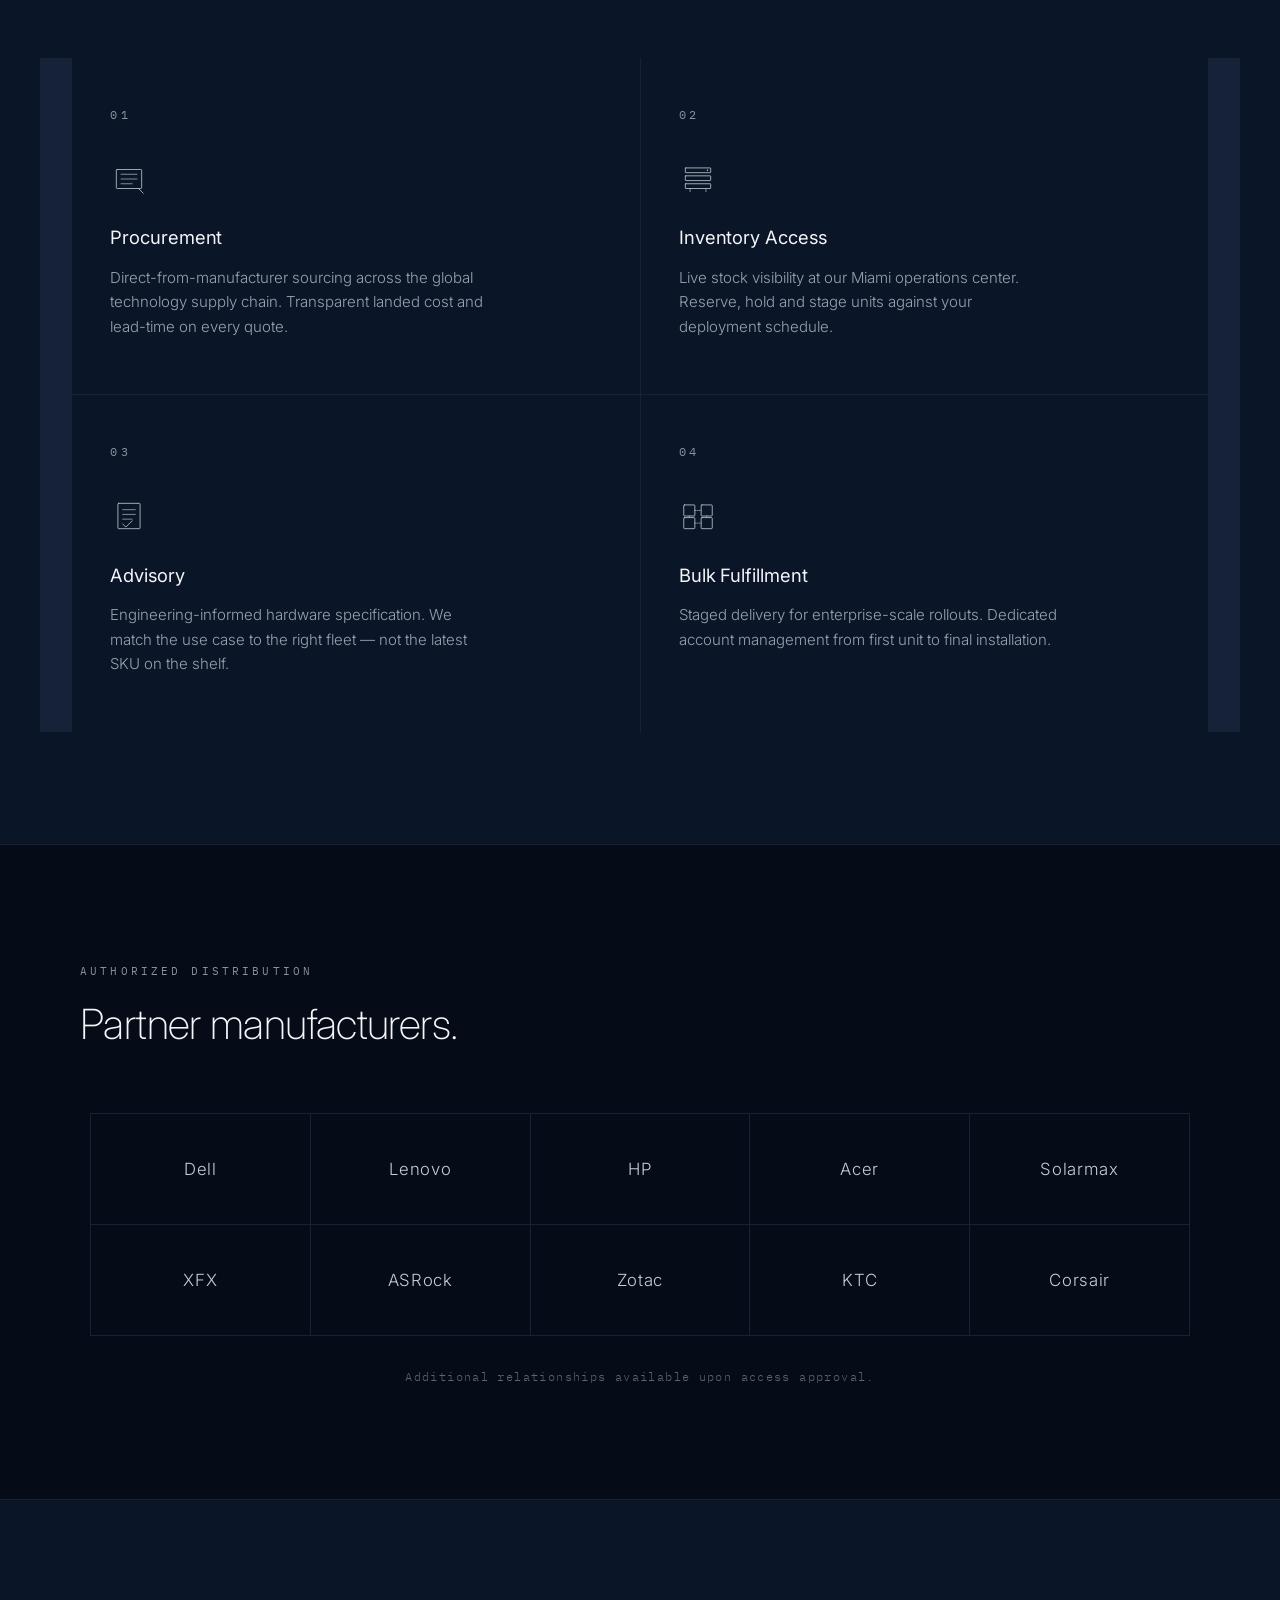
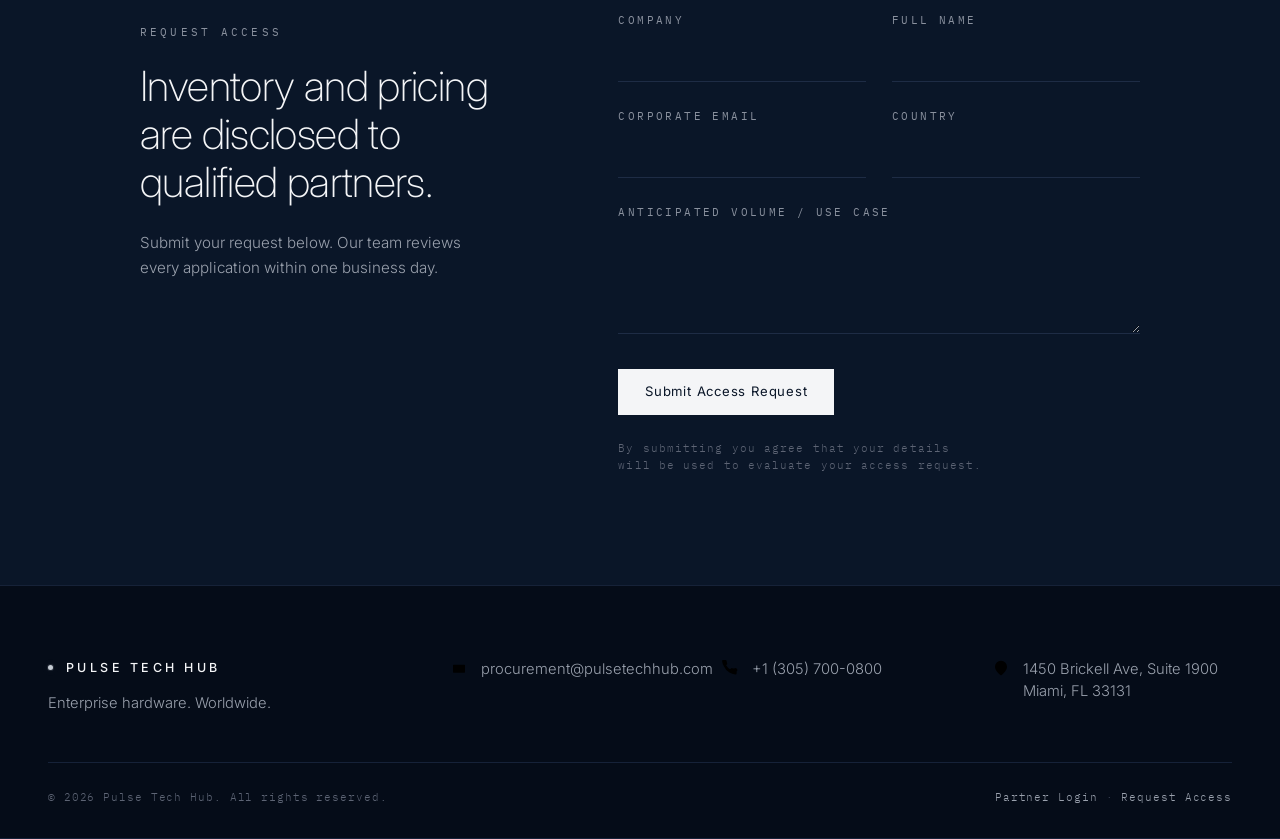
==== commit 67324ebf: "Lay out footer contact items in a row + add a floating WhatsApp FAB Footer - Restructure .footer-inn" ====
--- a/index.html
+++ b/index.html
@@ -288,6 +288,17 @@
     <div class="footer-line" aria-hidden="true"><span></span></div>
   </footer>
 
+  <!-- Floating WhatsApp contact -->
+  <a href="https://wa.me/13057000800?text=Hello%20Pulse%20Tech%20Hub.%20I%27d%20like%20to%20discuss%20a%20procurement%20opportunity."
+     target="_blank" rel="noopener"
+     class="whatsapp-fab"
+     aria-label="Chat with us on WhatsApp">
+    <span class="whatsapp-fab-pulse" aria-hidden="true"></span>
+    <svg viewBox="0 0 24 24" aria-hidden="true">
+      <path d="M17.472 14.382c-.297-.149-1.758-.867-2.03-.967-.273-.099-.471-.148-.67.15-.197.297-.767.966-.94 1.164-.173.199-.347.223-.644.075-.297-.15-1.255-.463-2.39-1.475-.883-.788-1.48-1.761-1.653-2.059-.173-.297-.018-.458.13-.606.134-.133.298-.347.446-.52.149-.174.198-.298.298-.497.099-.198.05-.371-.025-.52-.075-.149-.669-1.612-.916-2.207-.242-.579-.487-.5-.669-.51-.173-.008-.371-.01-.57-.01-.198 0-.52.074-.792.372-.272.297-1.04 1.016-1.04 2.479 0 1.462 1.065 2.875 1.213 3.074.149.198 2.096 3.2 5.077 4.487.709.306 1.262.489 1.694.625.712.227 1.36.195 1.871.118.571-.085 1.758-.719 2.006-1.413.248-.694.248-1.289.173-1.413-.074-.124-.272-.198-.57-.347m-5.421 7.403h-.004a9.87 9.87 0 01-5.031-1.378l-.361-.214-3.741.982.998-3.648-.235-.374a9.86 9.86 0 01-1.51-5.26c.001-5.45 4.436-9.884 9.888-9.884 2.64 0 5.122 1.03 6.988 2.898a9.825 9.825 0 012.893 6.994c-.003 5.45-4.437 9.884-9.885 9.884m8.413-18.297A11.815 11.815 0 0012.05 0C5.495 0 .16 5.335.157 11.892c0 2.096.547 4.142 1.588 5.945L.057 24l6.305-1.654a11.882 11.882 0 005.683 1.448h.005c6.554 0 11.89-5.335 11.893-11.893a11.821 11.821 0 00-3.48-8.413z"/>
+    </svg>
+  </a>
+
   <script src="main.js"></script>
 </body>
 </html>
--- a/styles.css
+++ b/styles.css
@@ -34,6 +34,7 @@
 
 /* Reset */
 *, *::before, *::after { box-sizing: border-box; margin: 0; padding: 0; }
+[hidden] { display: none !important; }
 html { scroll-behavior: smooth; }
 body {
   background: var(--navy);
@@ -617,7 +618,7 @@
   max-width: 1200px;
   margin: 0 auto;
   display: grid;
-  grid-template-columns: 1.1fr 1.4fr;
+  grid-template-columns: 1fr 2.2fr;
   gap: 3rem;
   align-items: start;
   padding-bottom: 3rem;
@@ -648,8 +649,8 @@
 }
 .footer-contact {
   display: grid;
-  grid-template-columns: 1fr;
-  gap: 1.1rem;
+  grid-template-columns: repeat(3, minmax(0, 1fr));
+  gap: 2rem;
 }
 .footer-contact-item {
   display: flex;
@@ -832,6 +833,62 @@
   align-self: stretch;
   justify-content: center;
   margin-top: 0.6rem;
+}
+
+/* ─────────────────────────────────────────
+   WHATSAPP FLOATING BUTTON
+   Sits fixed bottom-right on every page so visitors can always
+   open a chat. WhatsApp brand green is preserved (high recognition);
+   a soft repeating pulse ring draws the eye without being noisy.
+   ───────────────────────────────────────── */
+.whatsapp-fab {
+  position: fixed;
+  bottom: 1.6rem;
+  right: 1.6rem;
+  width: 58px; height: 58px;
+  border-radius: 50%;
+  background: #25D366;
+  color: #fff;
+  display: flex;
+  align-items: center;
+  justify-content: center;
+  box-shadow: 0 8px 22px rgba(37, 211, 102, 0.35),
+              0 2px 8px rgba(0, 0, 0, 0.35);
+  z-index: 90;
+  transition: transform 220ms var(--ease), box-shadow 220ms var(--ease);
+}
+.whatsapp-fab svg {
+  position: relative;
+  z-index: 2;
+  width: 30px; height: 30px;
+  fill: currentColor;
+}
+.whatsapp-fab-pulse {
+  position: absolute;
+  inset: 0;
+  border-radius: 50%;
+  background: #25D366;
+  z-index: 1;
+  animation: whatsapp-pulse 2.6s ease-out infinite;
+  opacity: 0.55;
+}
+.whatsapp-fab:hover {
+  transform: scale(1.06);
+  box-shadow: 0 12px 30px rgba(37, 211, 102, 0.5),
+              0 4px 12px rgba(0, 0, 0, 0.4);
+}
+.whatsapp-fab:focus-visible {
+  outline: 2px solid #fff;
+  outline-offset: 4px;
+}
+@keyframes whatsapp-pulse {
+  0%   { transform: scale(1);    opacity: 0.55; }
+  70%  { transform: scale(1.55); opacity: 0; }
+  100% { transform: scale(1.55); opacity: 0; }
+}
+@media (max-width: 600px) {
+  .whatsapp-fab { width: 52px; height: 52px; bottom: 1.2rem; right: 1.2rem; }
+  .whatsapp-fab svg { width: 26px; height: 26px; }
 }
 
 /* ── Reduced motion ── */
@@ -864,6 +921,7 @@
   }
 
   .footer-inner { grid-template-columns: 1fr; gap: 2.4rem; padding-bottom: 2.4rem; }
+  .footer-contact { grid-template-columns: 1fr; gap: 1.1rem; }
   .footer-bottom { flex-direction: column; align-items: flex-start; gap: 0.6rem; }
   .login { padding: 7rem 1.4rem 4rem; }
   .login-card { padding: 2.4rem 1.8rem; }
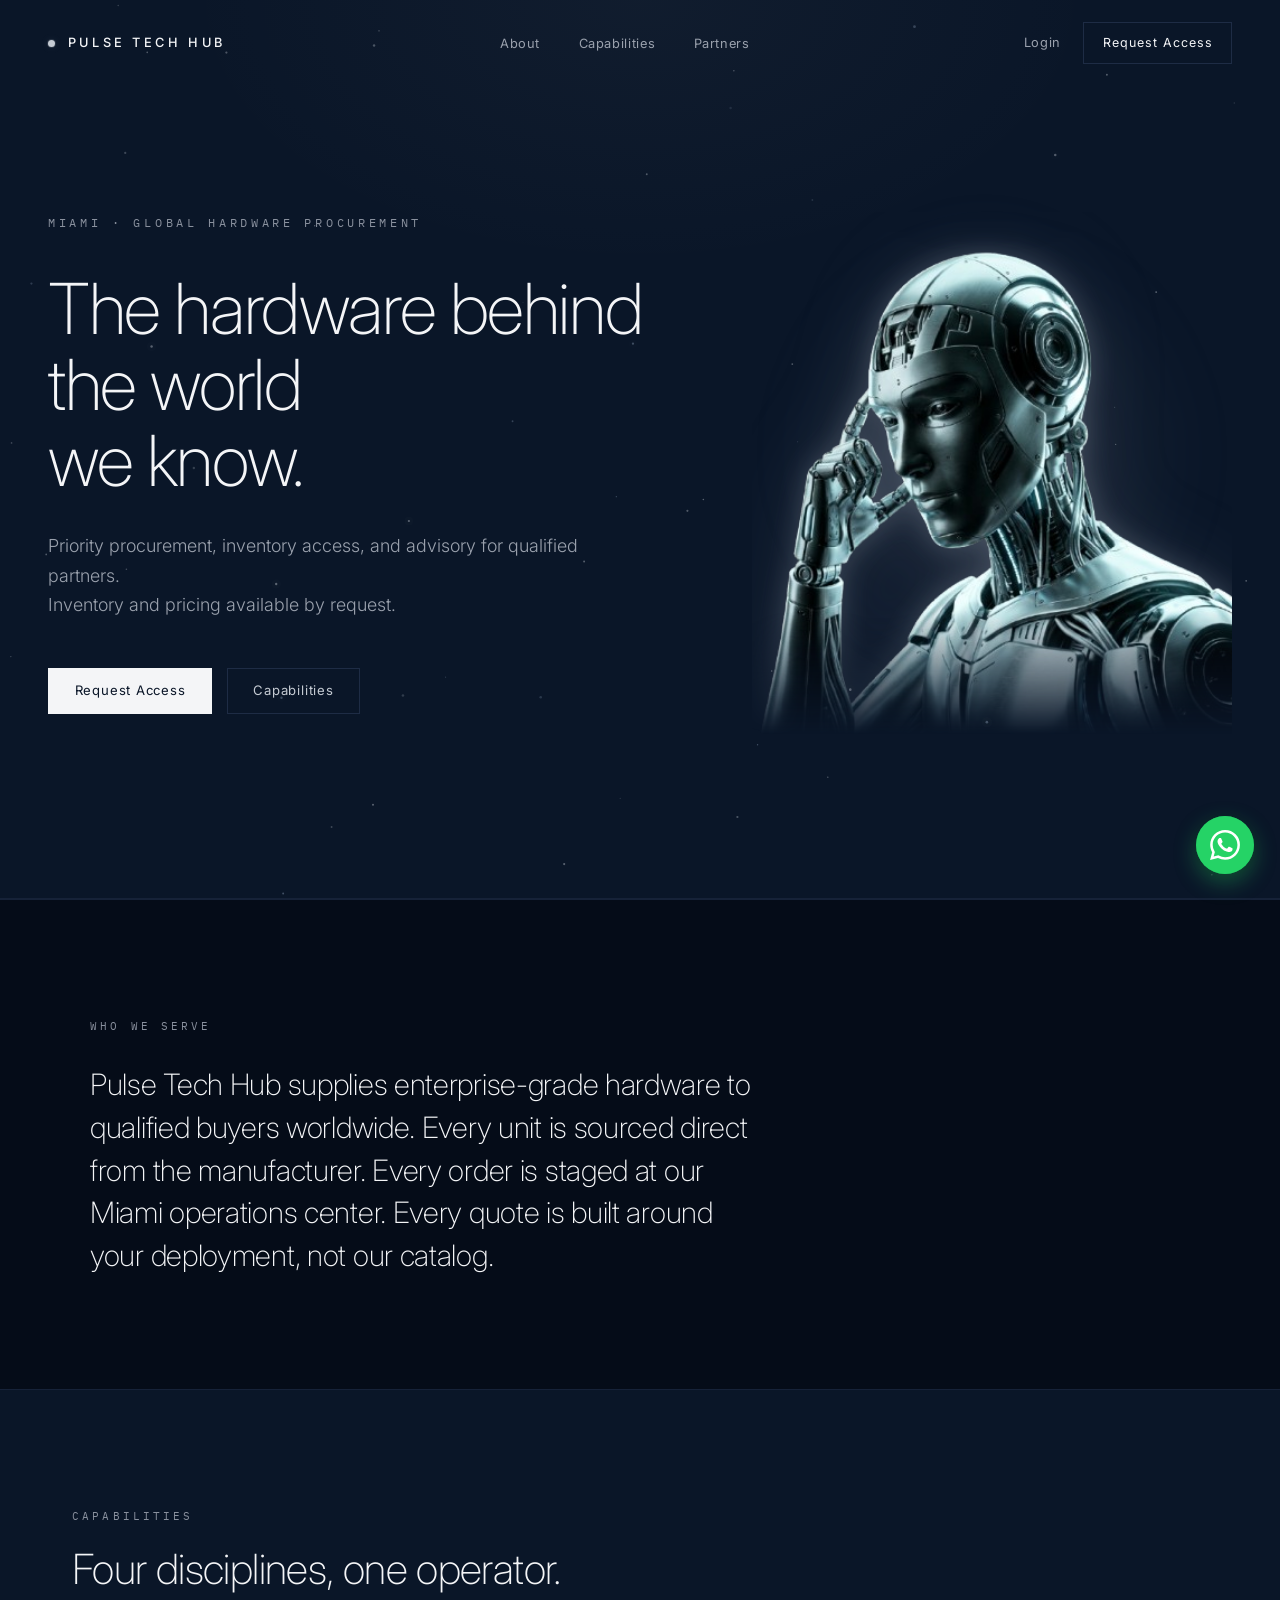
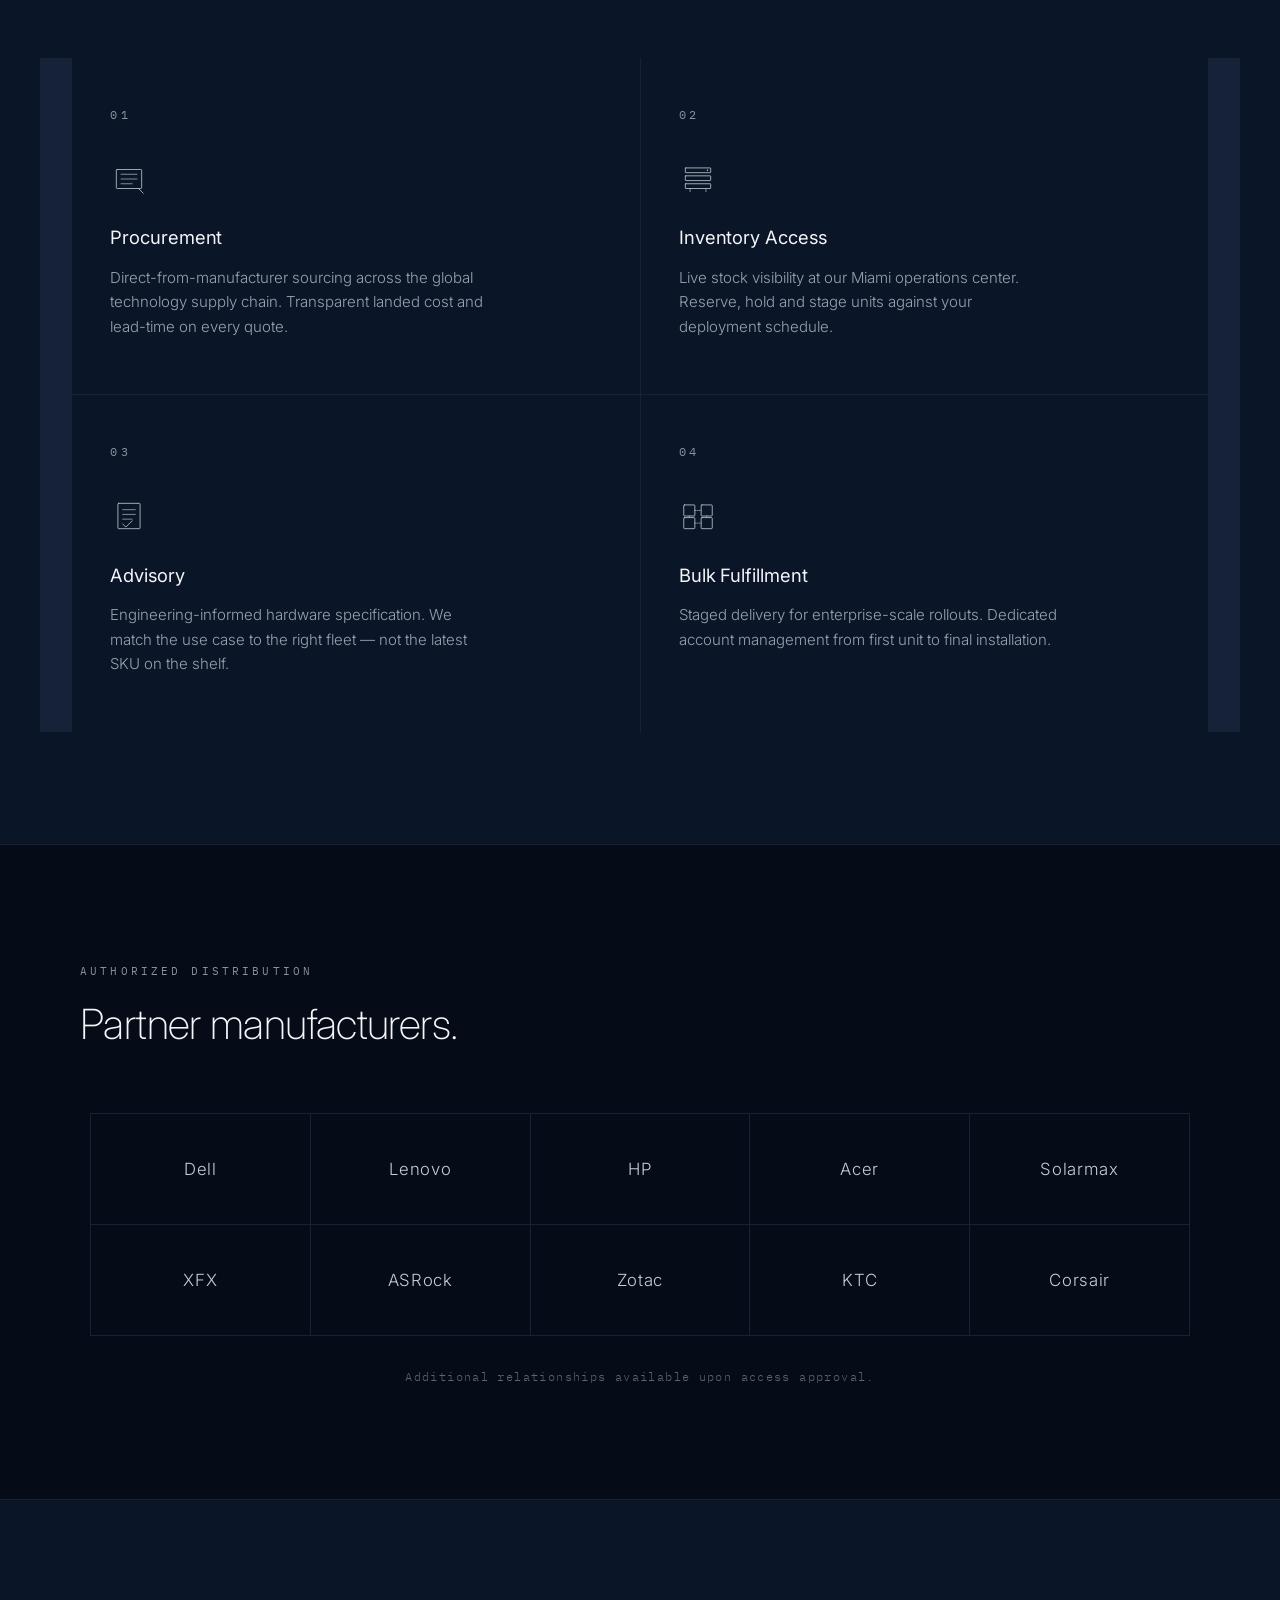
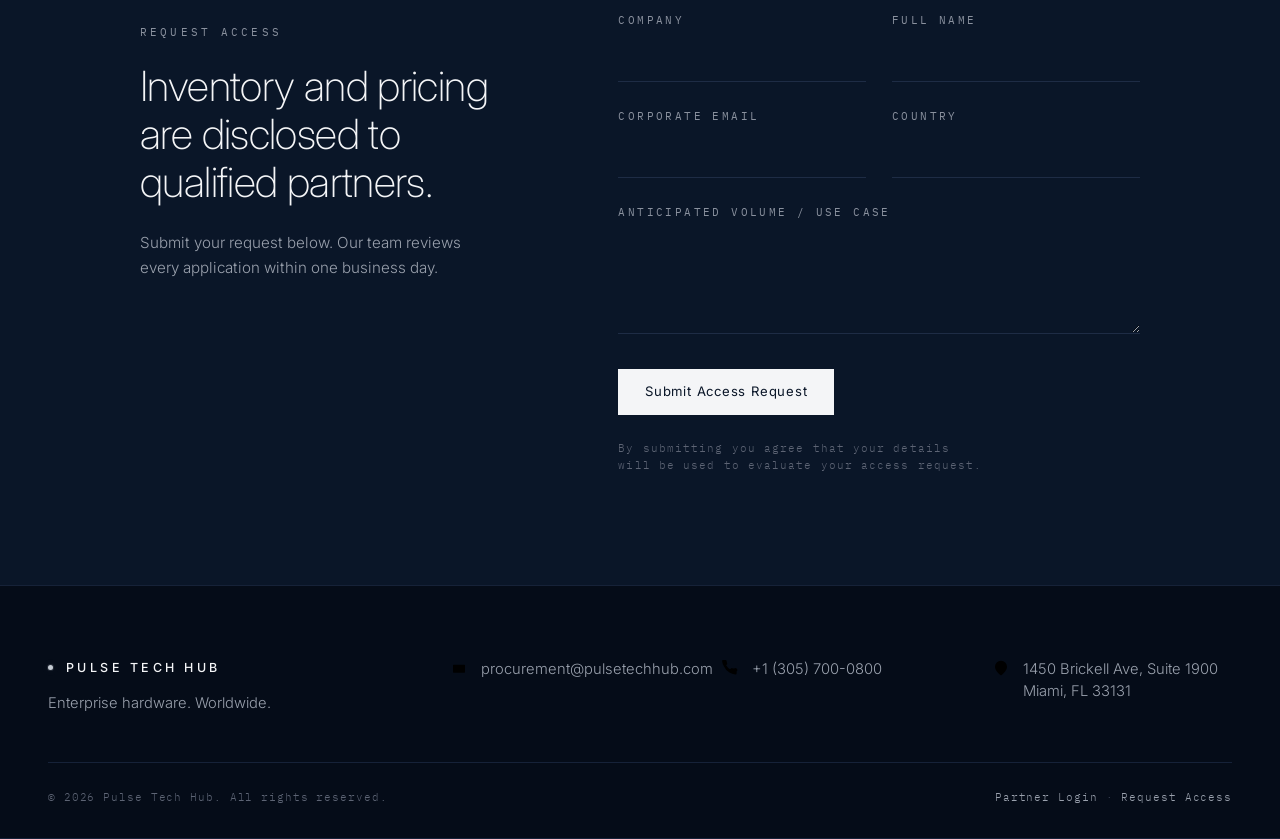
==== commit 9888a000: "Point the floating WhatsApp button at the owner's Argentine mobile Change the wa.me target on both i" ====
--- a/index.html
+++ b/index.html
@@ -289,7 +289,7 @@
   </footer>
 
   <!-- Floating WhatsApp contact -->
-  <a href="https://wa.me/13057000800?text=Hello%20Pulse%20Tech%20Hub.%20I%27d%20like%20to%20discuss%20a%20procurement%20opportunity."
+  <a href="https://wa.me/5491136863976?text=Hello%20Pulse%20Tech%20Hub.%20I%27d%20like%20to%20discuss%20a%20procurement%20opportunity."
      target="_blank" rel="noopener"
      class="whatsapp-fab"
      aria-label="Chat with us on WhatsApp">
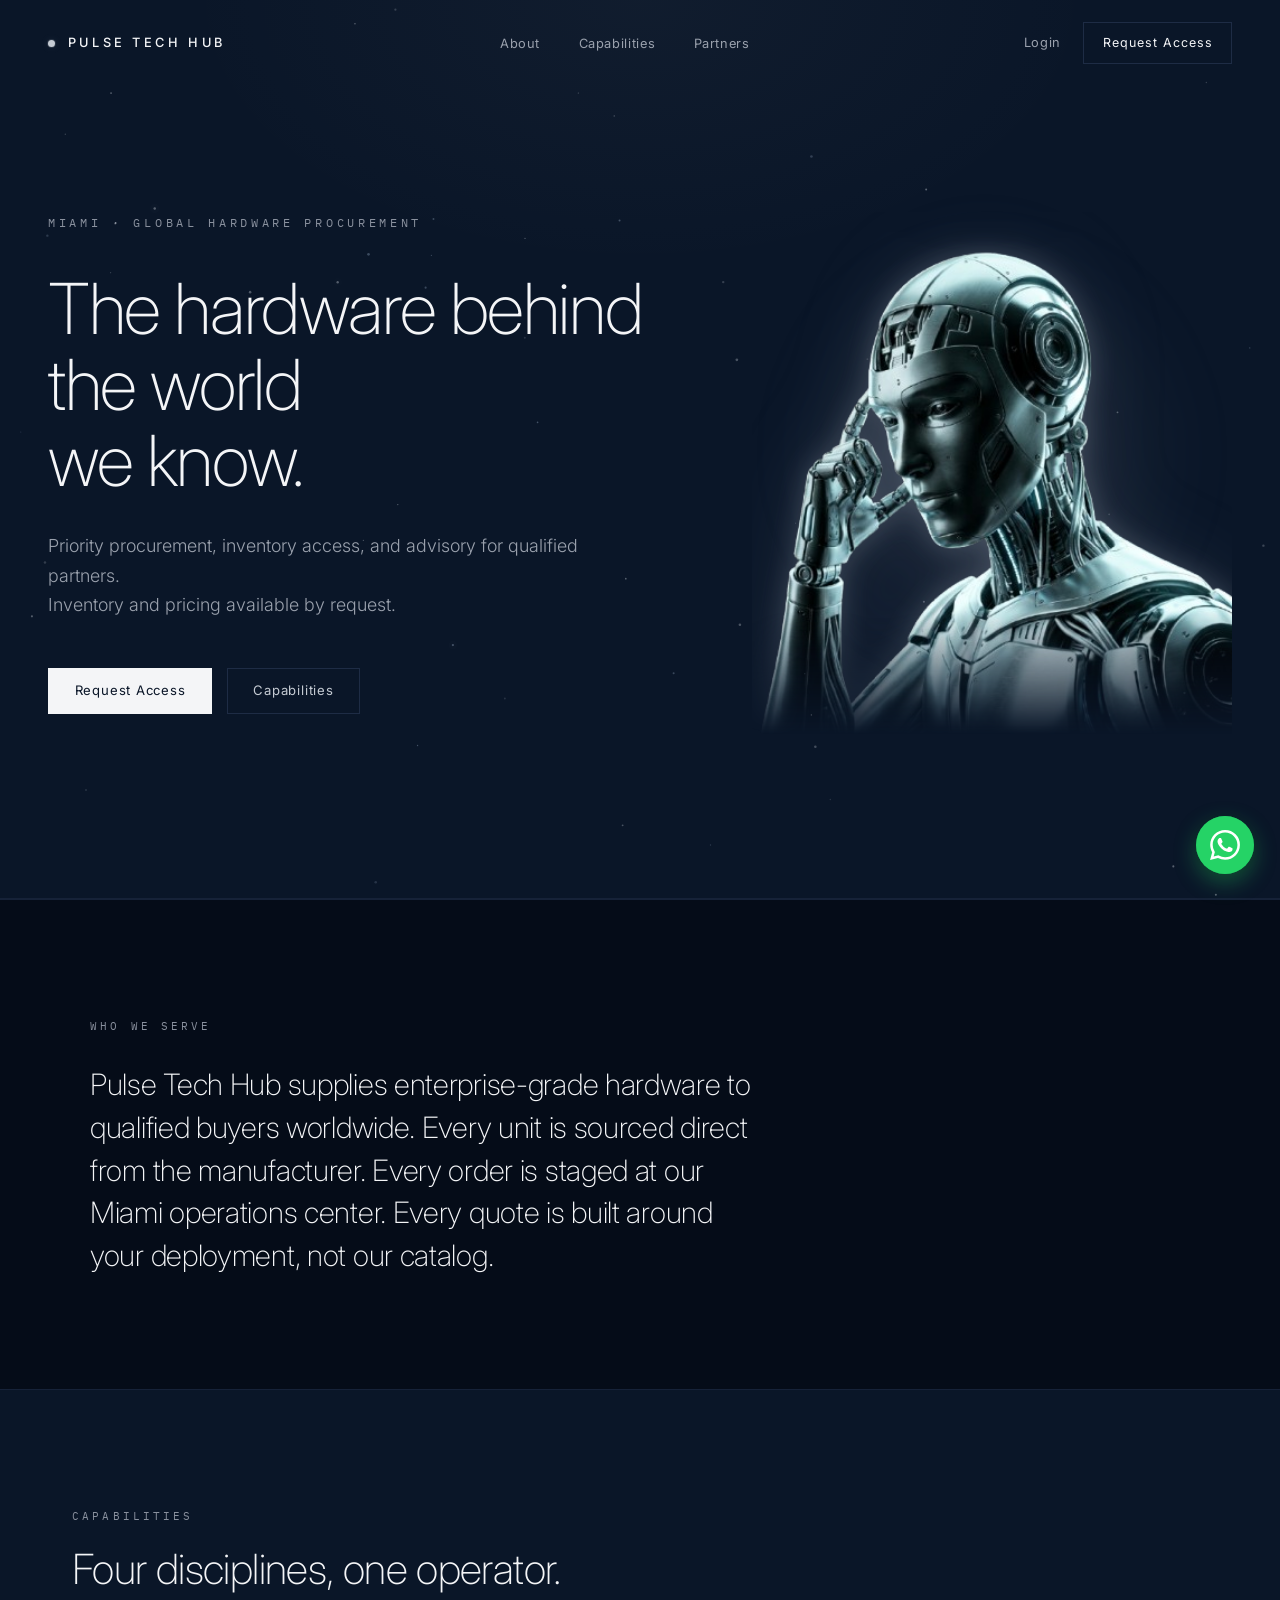
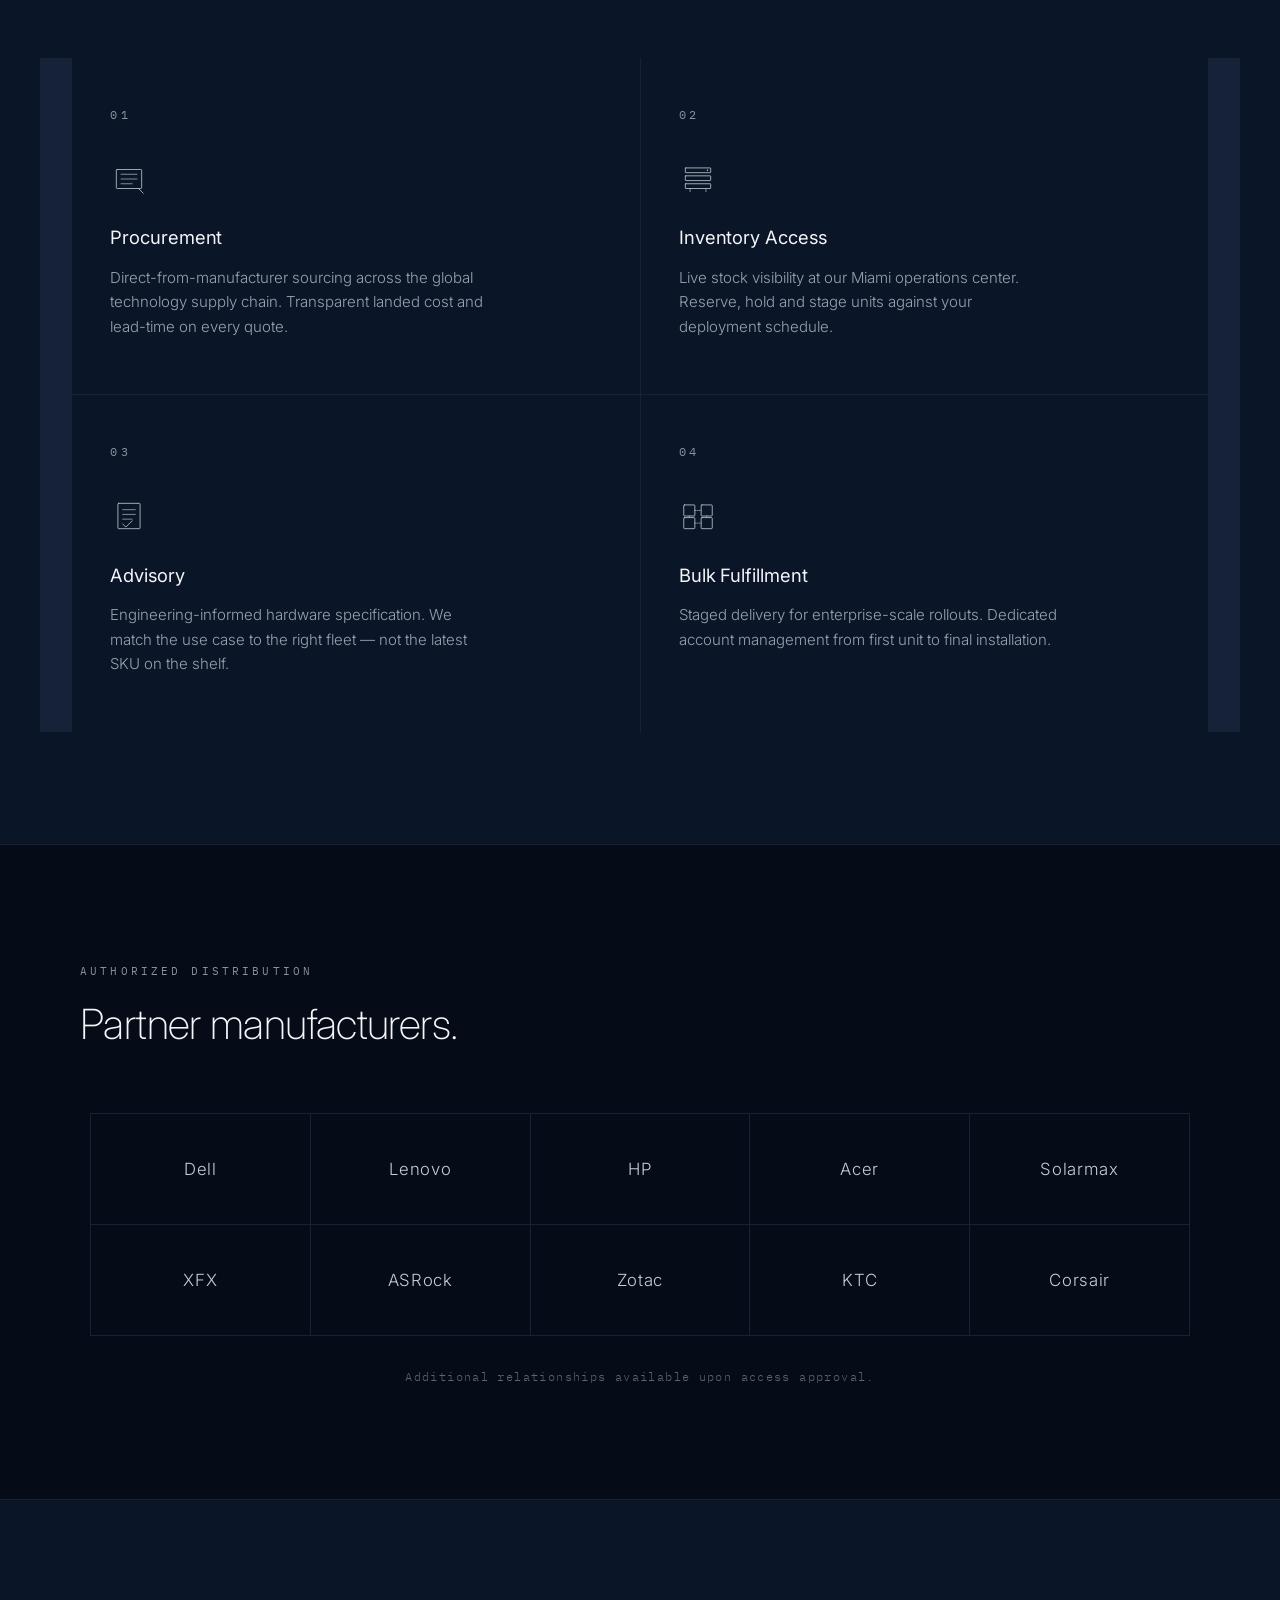
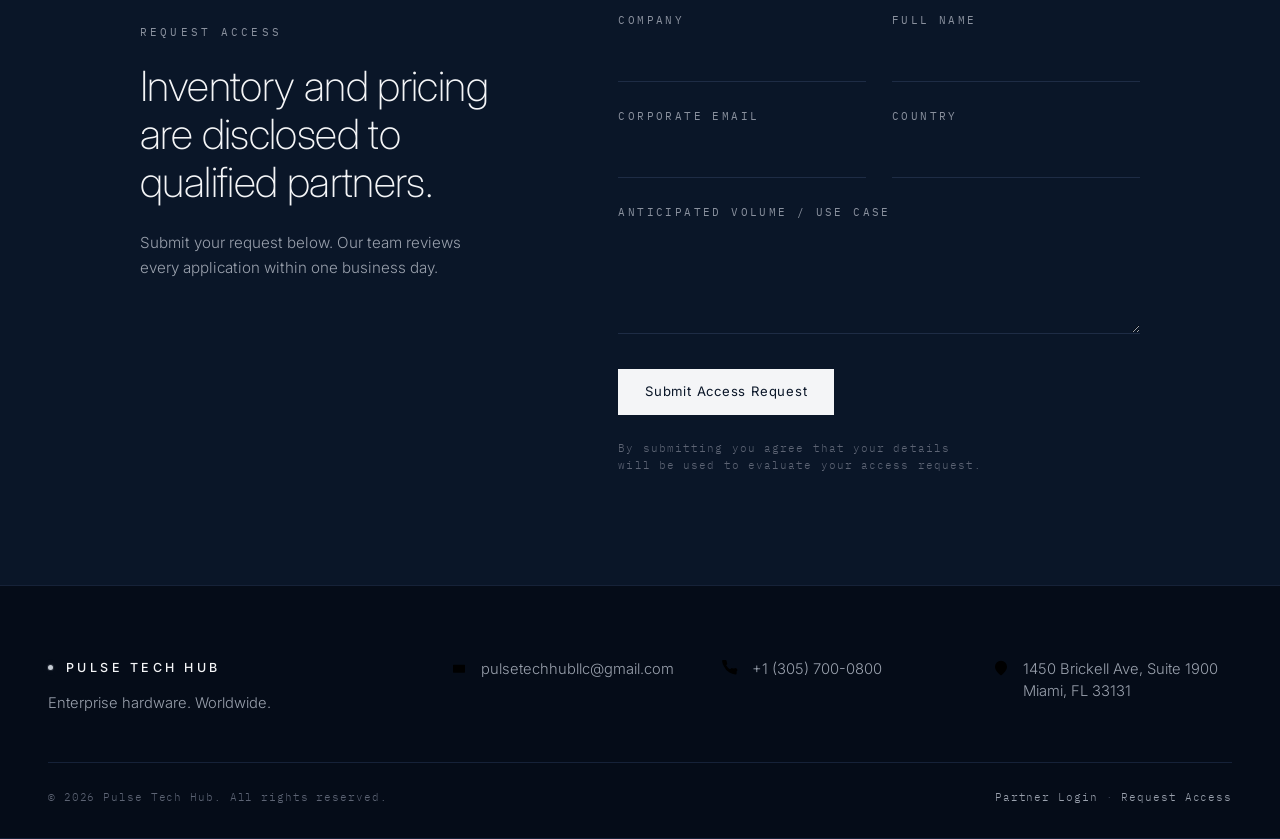
==== commit 219ec56b: "Point the footer email and access form at pulsetechhubllc@gmail.com Footer - Replace the placeholder" ====
--- a/index.html
+++ b/index.html
@@ -210,7 +210,16 @@
         <p class="access-lede">Submit your request below. Our team reviews every application within one business day.</p>
       </div>
 
-      <form class="access-form" id="access-form" novalidate>
+      <form class="access-form" id="access-form"
+            action="https://formsubmit.co/pulsetechhubllc@gmail.com"
+            method="POST"
+            novalidate>
+        <!-- FormSubmit config -->
+        <input type="hidden" name="_subject" value="New Access Request — Pulse Tech Hub" />
+        <input type="hidden" name="_template" value="table" />
+        <input type="hidden" name="_captcha" value="false" />
+        <input type="hidden" name="_honey" value="" style="display:none" tabindex="-1" autocomplete="off" />
+
         <div class="form-row">
           <div class="form-group">
             <label for="company">Company</label>
@@ -260,7 +269,7 @@
           <svg viewBox="0 0 24 24" aria-hidden="true">
             <path d="M3 8l9 6 9-6M3 8v10a1 1 0 001 1h16a1 1 0 001-1V8M3 8a1 1 0 011-1h16a1 1 0 011 1"/>
           </svg>
-          <a href="mailto:procurement@pulsetechhub.com">procurement@pulsetechhub.com</a>
+          <a href="mailto:pulsetechhubllc@gmail.com">pulsetechhubllc@gmail.com</a>
         </div>
         <div class="footer-contact-item">
           <svg viewBox="0 0 24 24" aria-hidden="true">
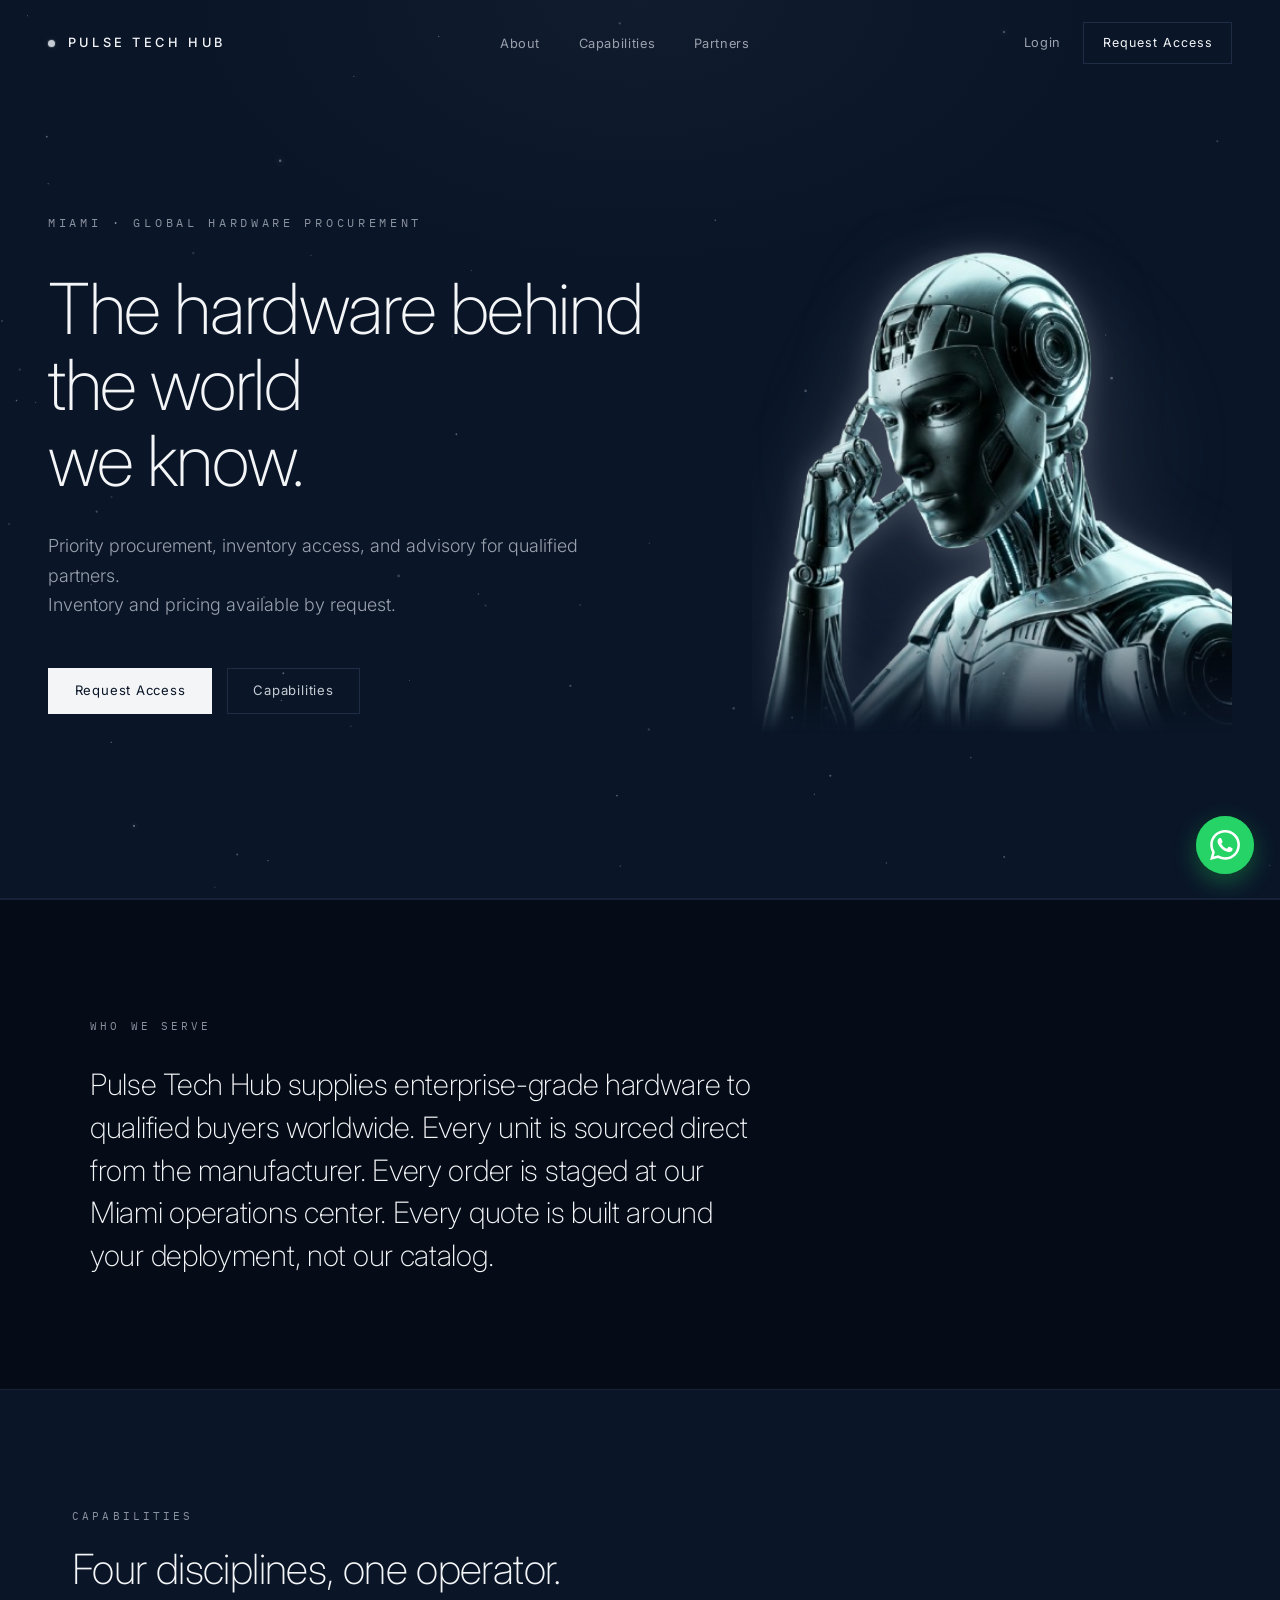
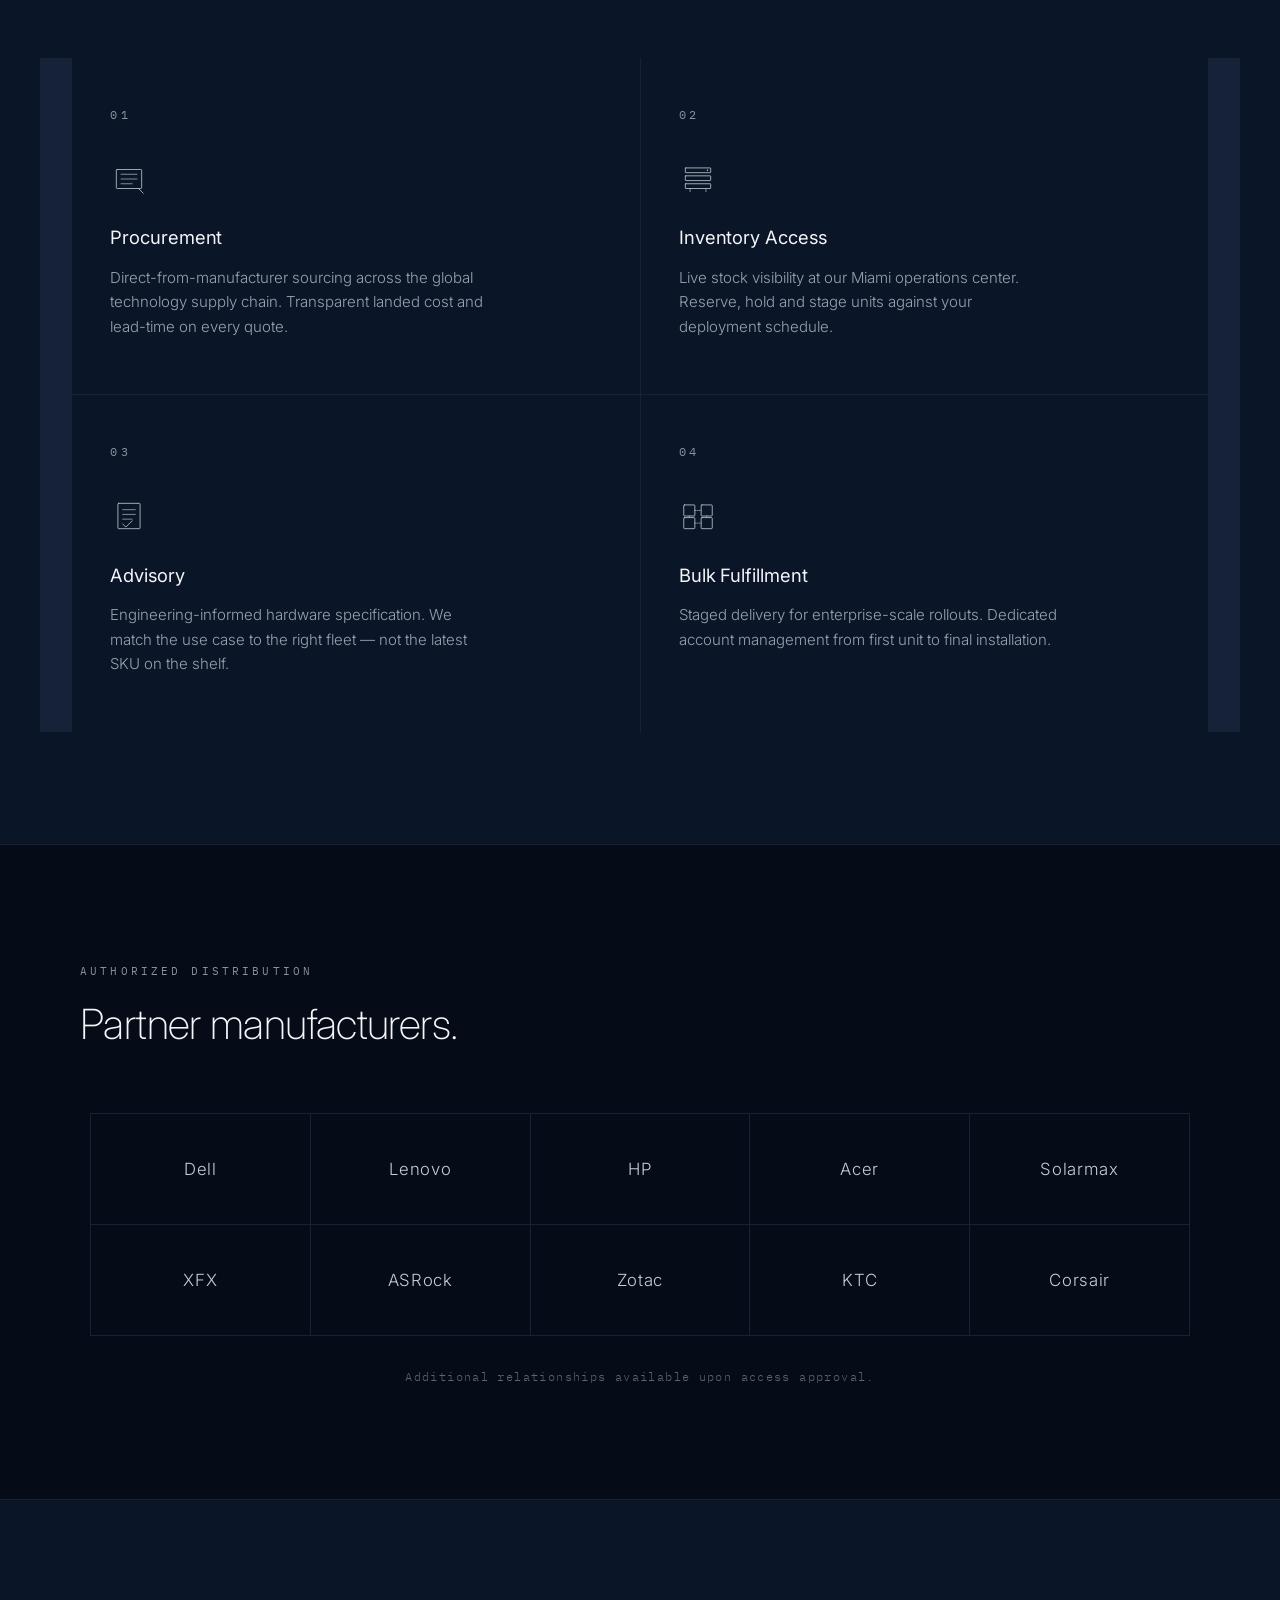
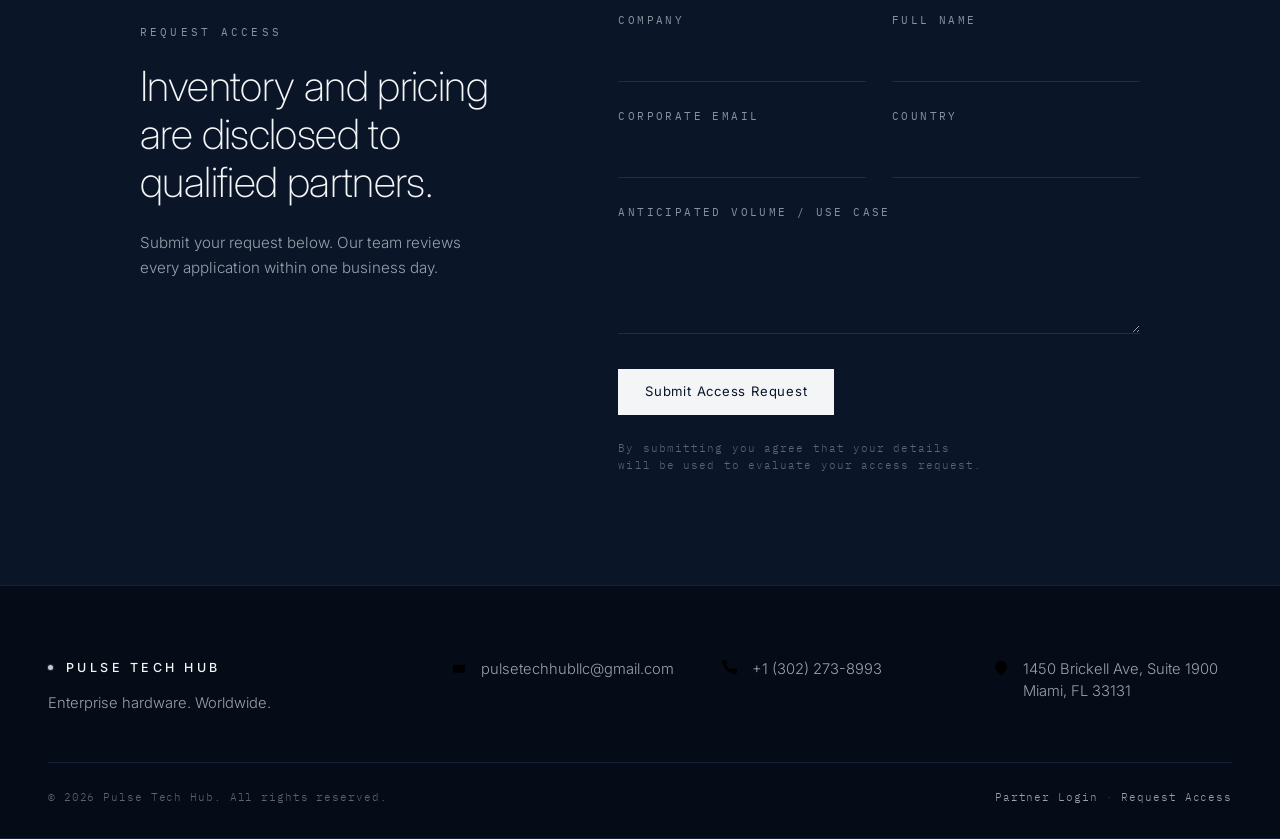
==== commit 3baf31cb: "Point footer phone and WhatsApp FAB at the real US number Replace the placeholder Miami number and t" ====
--- a/index.html
+++ b/index.html
@@ -275,7 +275,7 @@
           <svg viewBox="0 0 24 24" aria-hidden="true">
             <path d="M22 16.92v3a2 2 0 01-2.18 2 19.79 19.79 0 01-8.63-3.07A19.5 19.5 0 013.07 9.81 19.79 19.79 0 010 1.18 2 2 0 012 .18h3a2 2 0 012 1.72c.127.96.361 1.903.7 2.81a2 2 0 01-.45 2.11L6.09 7.91a16 16 0 006 6l1.27-1.27a2 2 0 012.11-.45c.907.339 1.85.573 2.81.7A2 2 0 0122 16.92z"/>
           </svg>
-          <a href="tel:+13057000800">+1 (305) 700-0800</a>
+          <a href="tel:+13022738993">+1 (302) 273-8993</a>
         </div>
         <div class="footer-contact-item">
           <svg viewBox="0 0 24 24" aria-hidden="true">
@@ -298,7 +298,7 @@
   </footer>
 
   <!-- Floating WhatsApp contact -->
-  <a href="https://wa.me/5491136863976?text=Hello%20Pulse%20Tech%20Hub.%20I%27d%20like%20to%20discuss%20a%20procurement%20opportunity."
+  <a href="https://wa.me/13022738993?text=Hello%20Pulse%20Tech%20Hub.%20I%27d%20like%20to%20discuss%20a%20procurement%20opportunity."
      target="_blank" rel="noopener"
      class="whatsapp-fab"
      aria-label="Chat with us on WhatsApp">
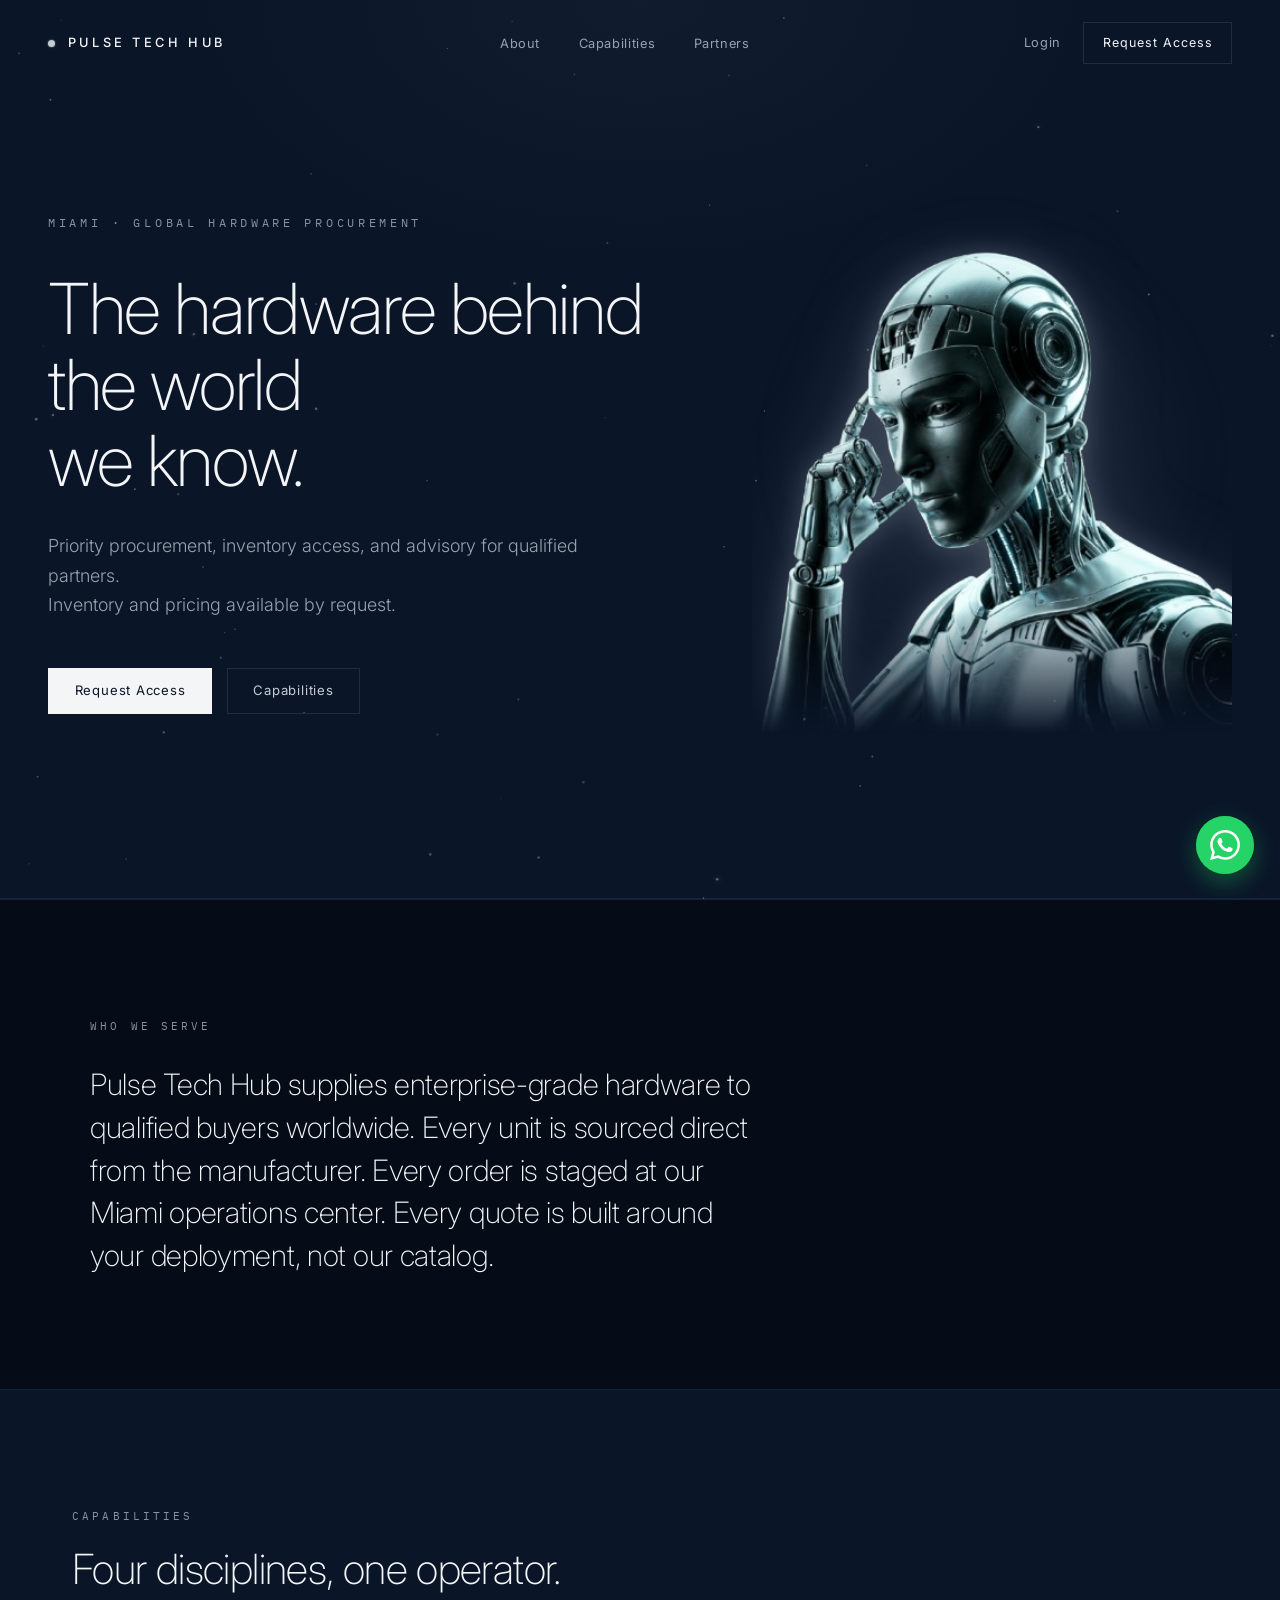
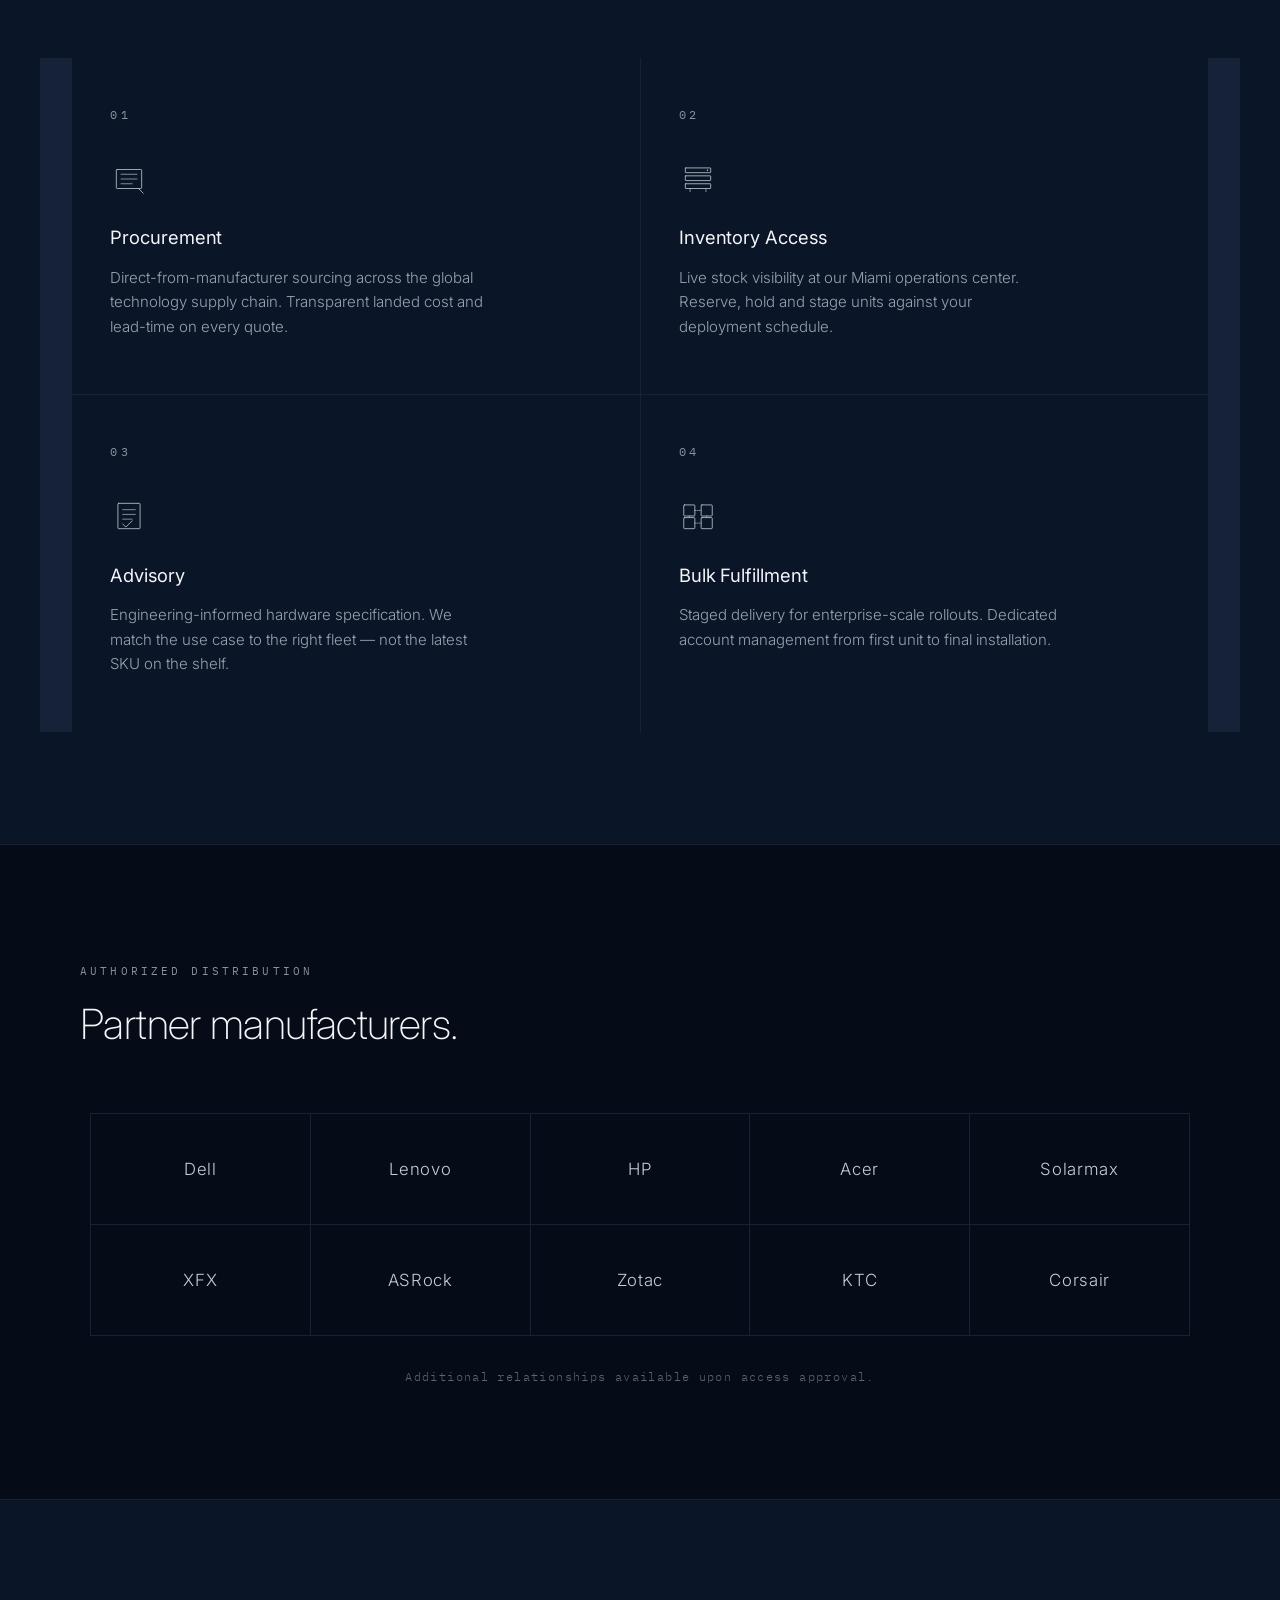
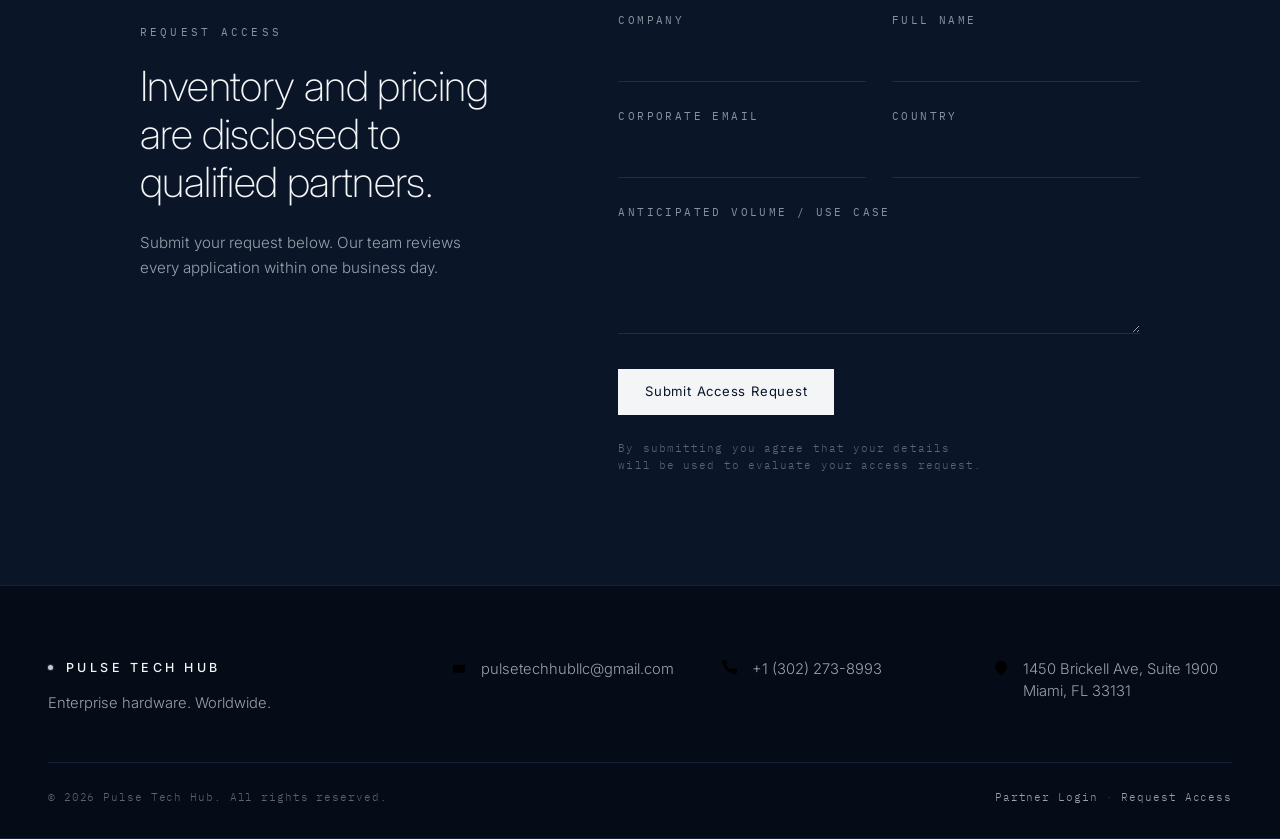
==== commit 3240d7c5: "Add a PTH favicon and wire it into both pages The tab was showing the browser's default globe icon. " ====
--- a/index.html
+++ b/index.html
@@ -5,6 +5,9 @@
   <meta name="viewport" content="width=device-width, initial-scale=1.0" />
   <title>Pulse Tech Hub — Enterprise hardware procurement</title>
   <meta name="description" content="Miami-anchored procurement and global distribution of enterprise technology hardware for qualified partners." />
+  <link rel="icon" type="image/svg+xml" href="favicon.svg" />
+  <link rel="icon" type="image/png" sizes="32x32" href="favicon-32.png" />
+  <link rel="apple-touch-icon" sizes="192x192" href="favicon-192.png" />
   <link rel="stylesheet" href="styles.css" />
   <link rel="preconnect" href="https://fonts.googleapis.com" />
   <link rel="preconnect" href="https://fonts.gstatic.com" crossorigin />
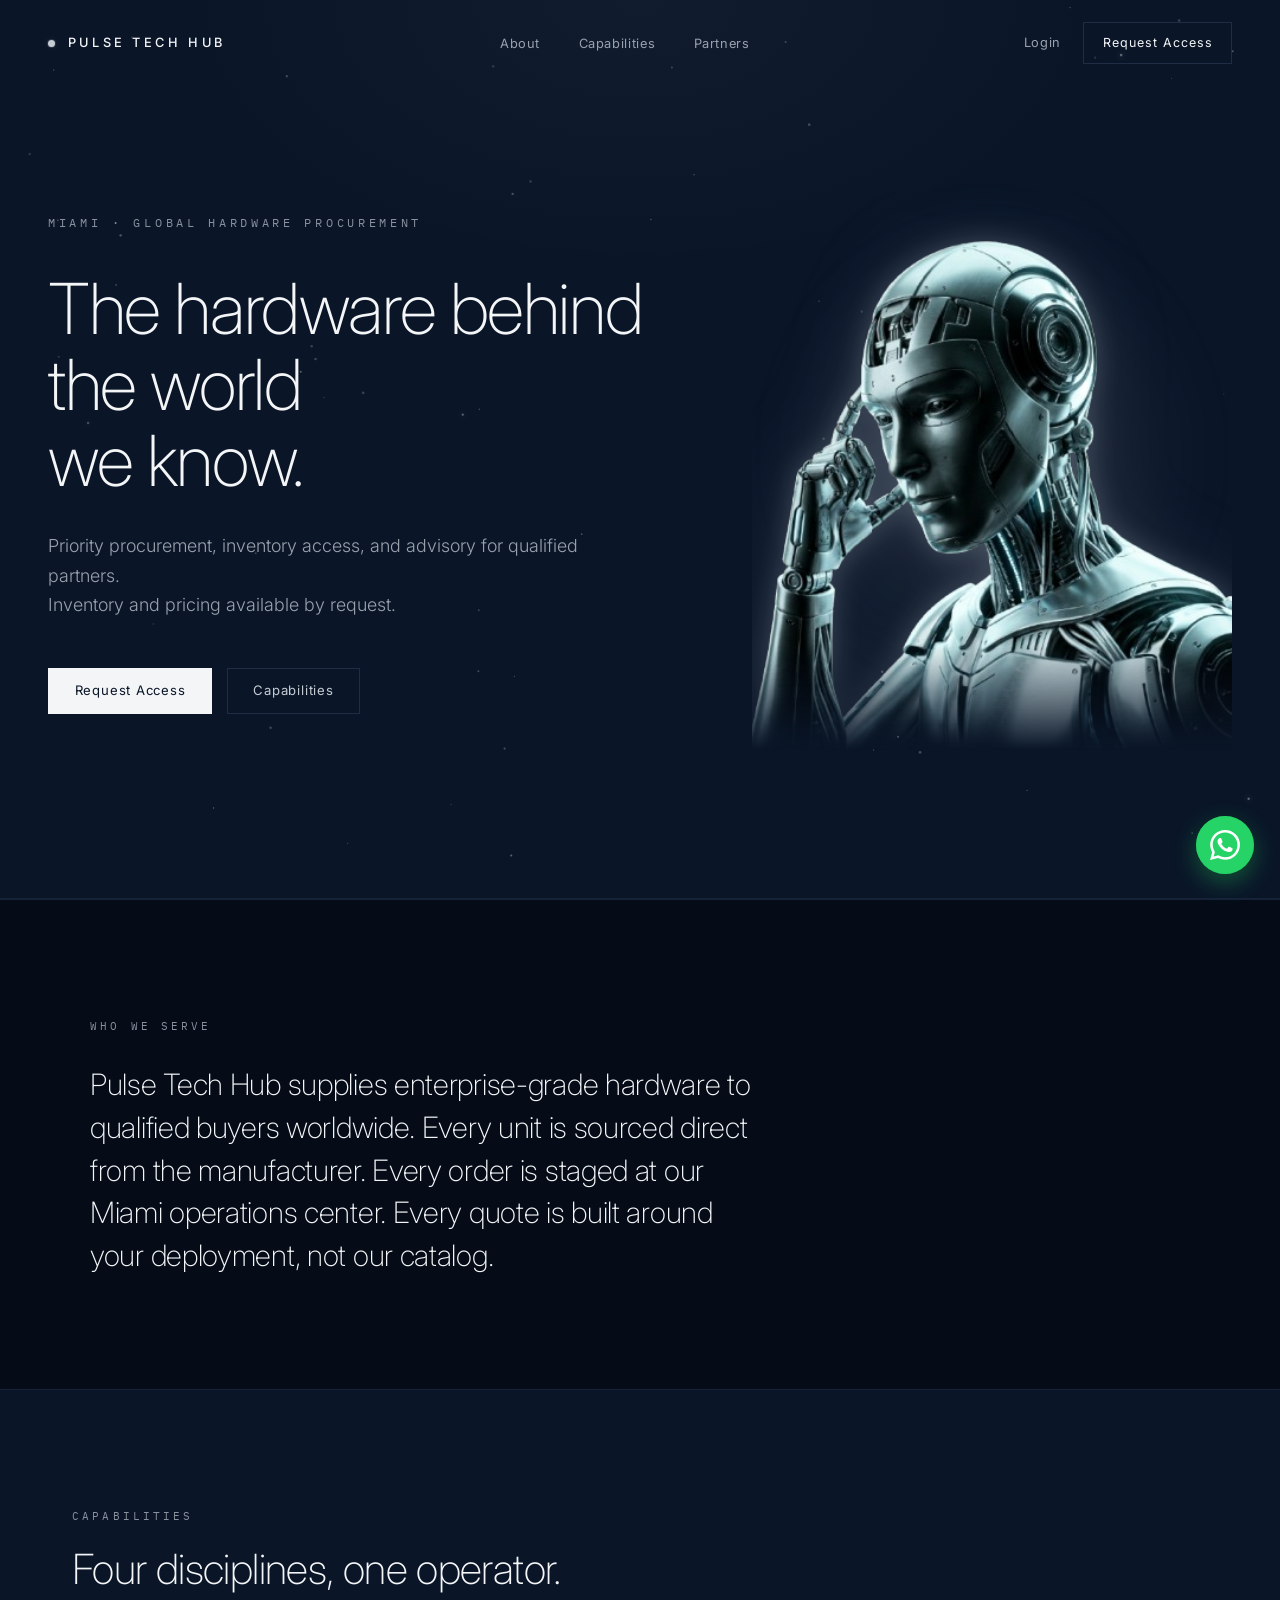
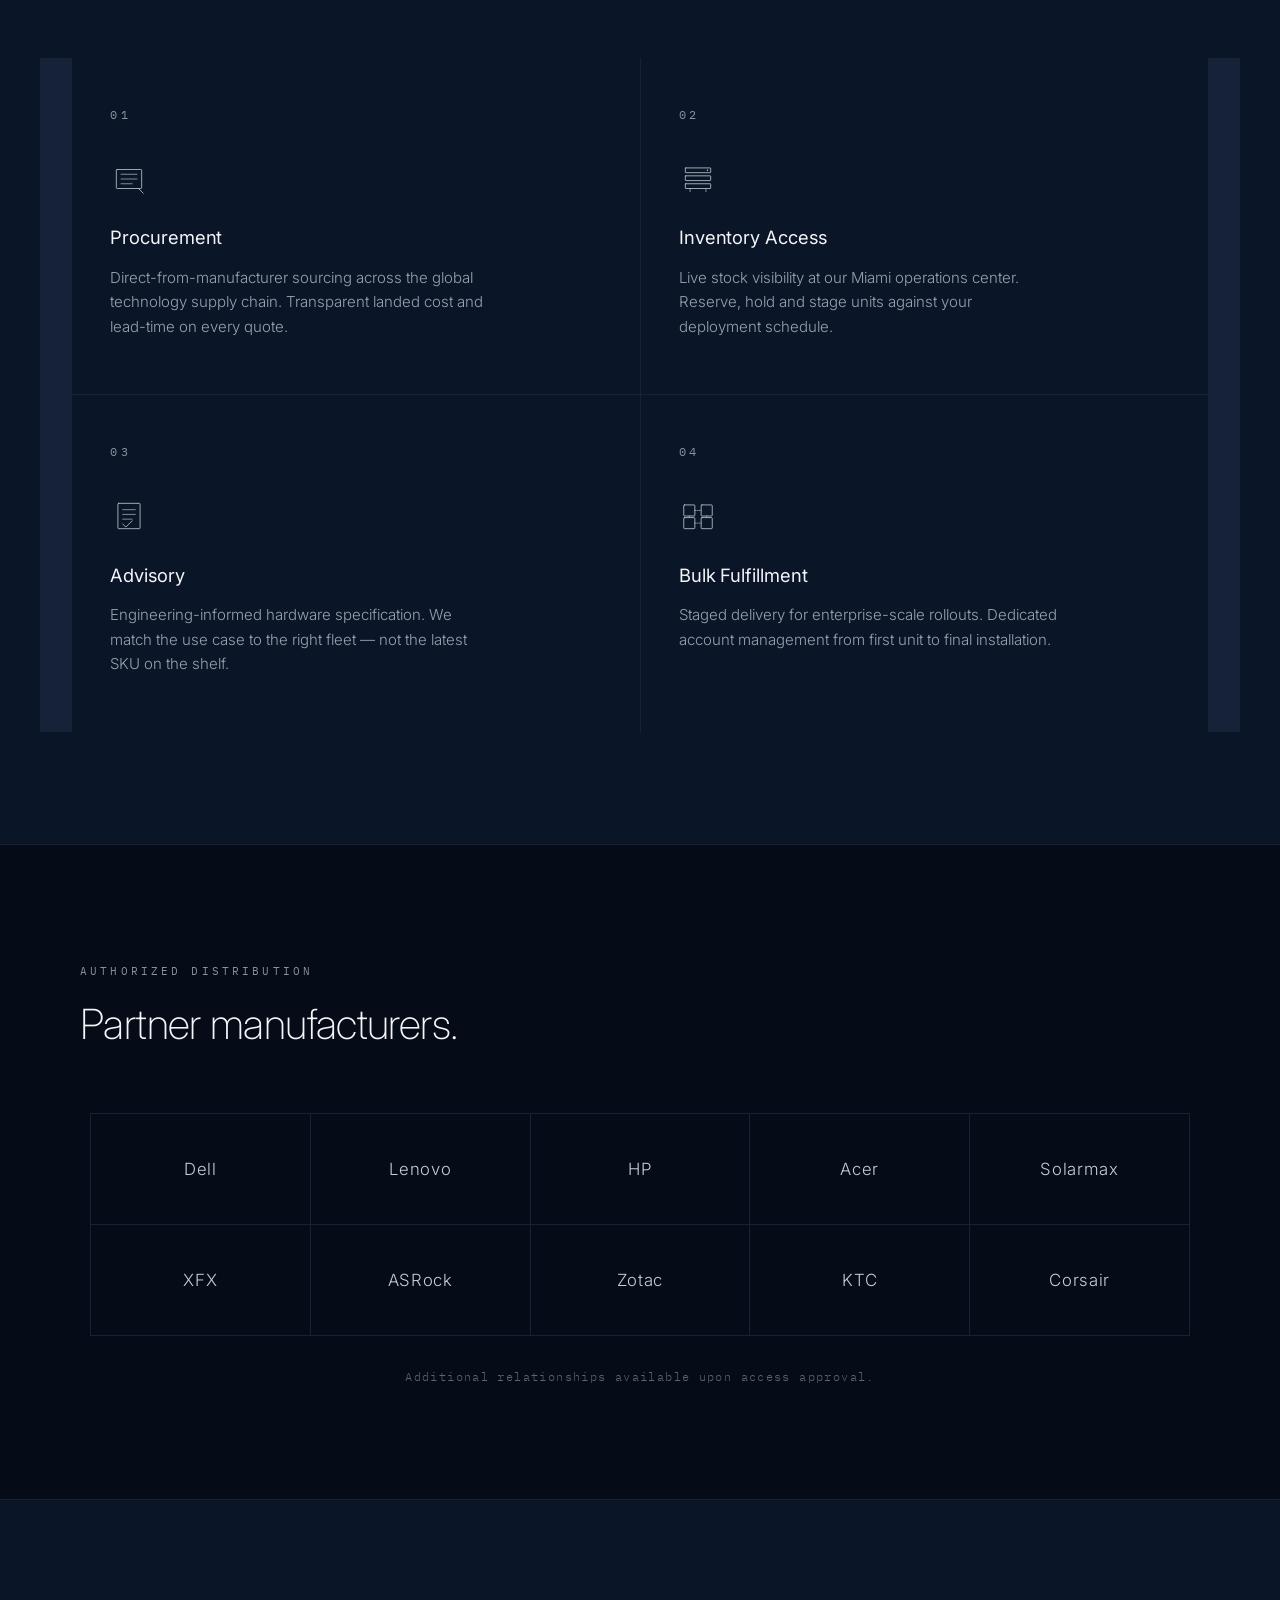
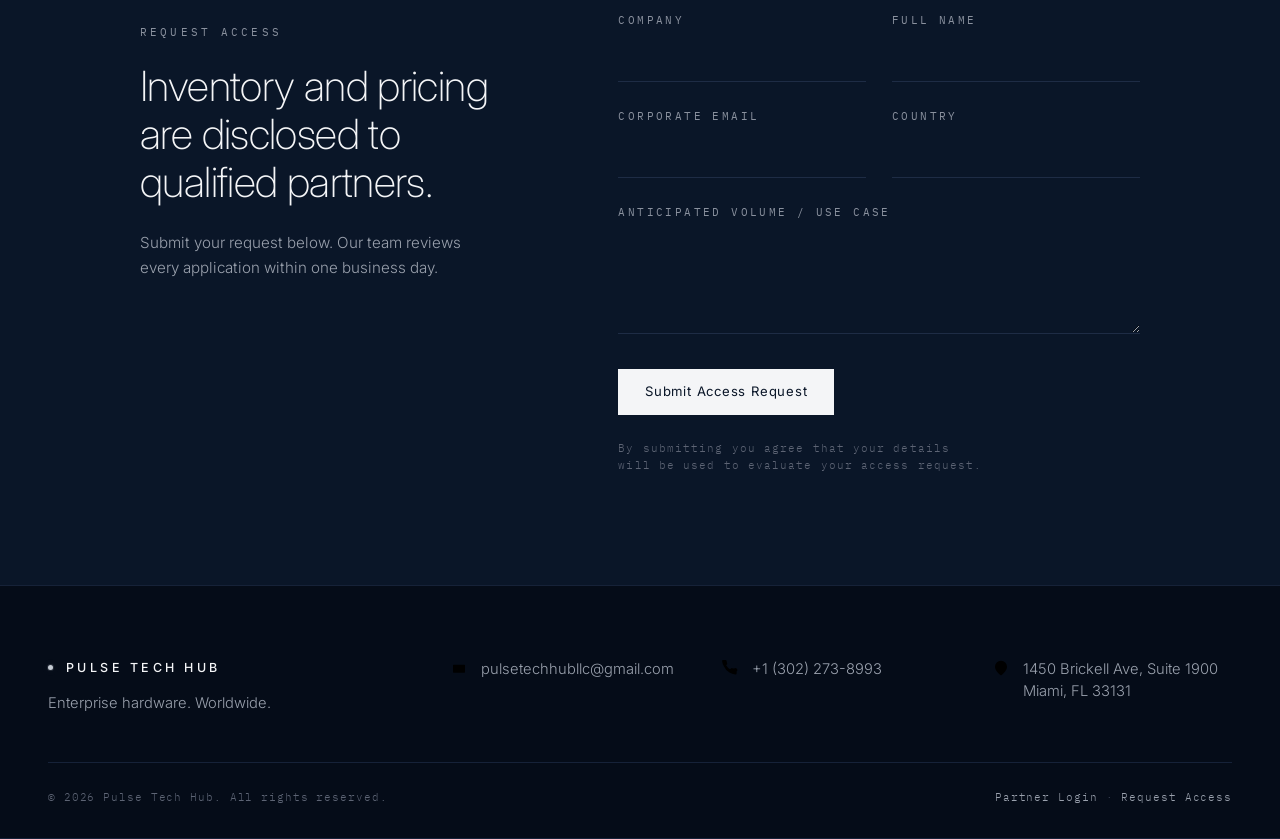
==== commit 4917b0b8: "Swap the hero robot for an autoplaying video and pulse the brand dot Hero visual - Replace the still" ====
--- a/index.html
+++ b/index.html
@@ -60,7 +60,11 @@
       <!-- Visual column: robot image with subtle breathing + scan highlight -->
       <div class="hero-visual" aria-hidden="true">
         <div class="hero-visual-glow"></div>
-        <img class="hero-img" src="robot.png" alt="" />
+        <video class="hero-img"
+               src="robot.mp4"
+               poster="robot.png"
+               autoplay muted loop playsinline preload="auto"
+               aria-hidden="true"></video>
         <div class="hero-visual-scan"><span></span></div>
       </div>
     </div>
--- a/styles.css
+++ b/styles.css
@@ -86,8 +86,41 @@
   background: var(--silver);
   border-radius: 50%;
   box-shadow: 0 0 0 1px rgba(198,204,212,0.15), 0 0 8px rgba(198,204,212,0.12);
+  transform-origin: center;
+  animation: brand-dot-beat 1s ease-in-out infinite;
+  will-change: transform, box-shadow;
 }
 .brand-dot.small { width: 5px; height: 5px; }
+
+/* Cardiac lub-dub rhythm — 60 BPM. A big beat at 10%, a smaller second
+   beat at 32%, then a long rest between 45% and the next cycle. */
+@keyframes brand-dot-beat {
+  0%, 45%, 100% {
+    transform: scale(1);
+    box-shadow:
+      0 0 0 1px rgba(198,204,212,0.15),
+      0 0 8px rgba(198,204,212,0.12);
+  }
+  10% {
+    transform: scale(1.4);
+    box-shadow:
+      0 0 0 1px rgba(198,204,212,0.55),
+      0 0 14px rgba(198,204,212,0.6),
+      0 0 24px rgba(198,204,212,0.35);
+  }
+  22% {
+    transform: scale(1);
+    box-shadow:
+      0 0 0 1px rgba(198,204,212,0.2),
+      0 0 8px rgba(198,204,212,0.15);
+  }
+  32% {
+    transform: scale(1.25);
+    box-shadow:
+      0 0 0 1px rgba(198,204,212,0.4),
+      0 0 12px rgba(198,204,212,0.45);
+  }
+}
 
 /* Buttons */
 .btn {
@@ -270,7 +303,7 @@
   width: 100%;
   /* Match the trimmed robot.png ratio exactly so the figure fills the
      visual frame edge-to-edge with zero letterboxing. */
-  aspect-ratio: 429 / 501;
+  aspect-ratio: 540 / 668;
   max-width: 480px;
   justify-self: end;
   /* Anchor to the top of the grid row instead of centering, so the
@@ -292,20 +325,21 @@
   position: relative;
   z-index: 2;
   width: 100%; height: 100%;
-  object-fit: contain;
+  object-fit: cover;
   display: block;
-  /* Transparent PNG: silver drop-shadows follow the silhouette. */
+  /* Silver drop-shadows following the video silhouette (works on the
+     bright robot; the mp4's black backdrop contributes almost none). */
   filter:
     drop-shadow(0 0 14px rgba(198,204,212,0.22))
     drop-shadow(0 0 38px rgba(157,165,177,0.14));
-  /* Soft fade at BOTH ends: the top of the cranium and the chest cut
+  /* Soft fade at BOTH ends so the top of the head and the waist-cut
      blend smoothly into navy instead of showing a hard edge. */
-  -webkit-mask-image: linear-gradient(to bottom, transparent 0%, #000 14%, #000 78%, transparent 100%);
-          mask-image: linear-gradient(to bottom, transparent 0%, #000 14%, #000 78%, transparent 100%);
-  /* Slow breathing — barely perceptible scale */
-  animation: visual-breathe 6s ease-in-out infinite;
+  -webkit-mask-image: linear-gradient(to bottom, transparent 0%, #000 12%, #000 82%, transparent 100%);
+          mask-image: linear-gradient(to bottom, transparent 0%, #000 12%, #000 82%, transparent 100%);
+  /* No CSS breathing — the mp4 already carries its own subtle motion. */
   user-select: none;
   -webkit-user-drag: none;
+  background: transparent;
 }
 /* Slow horizontal scan highlight crossing the image every ~9s */
 .hero-visual-scan {
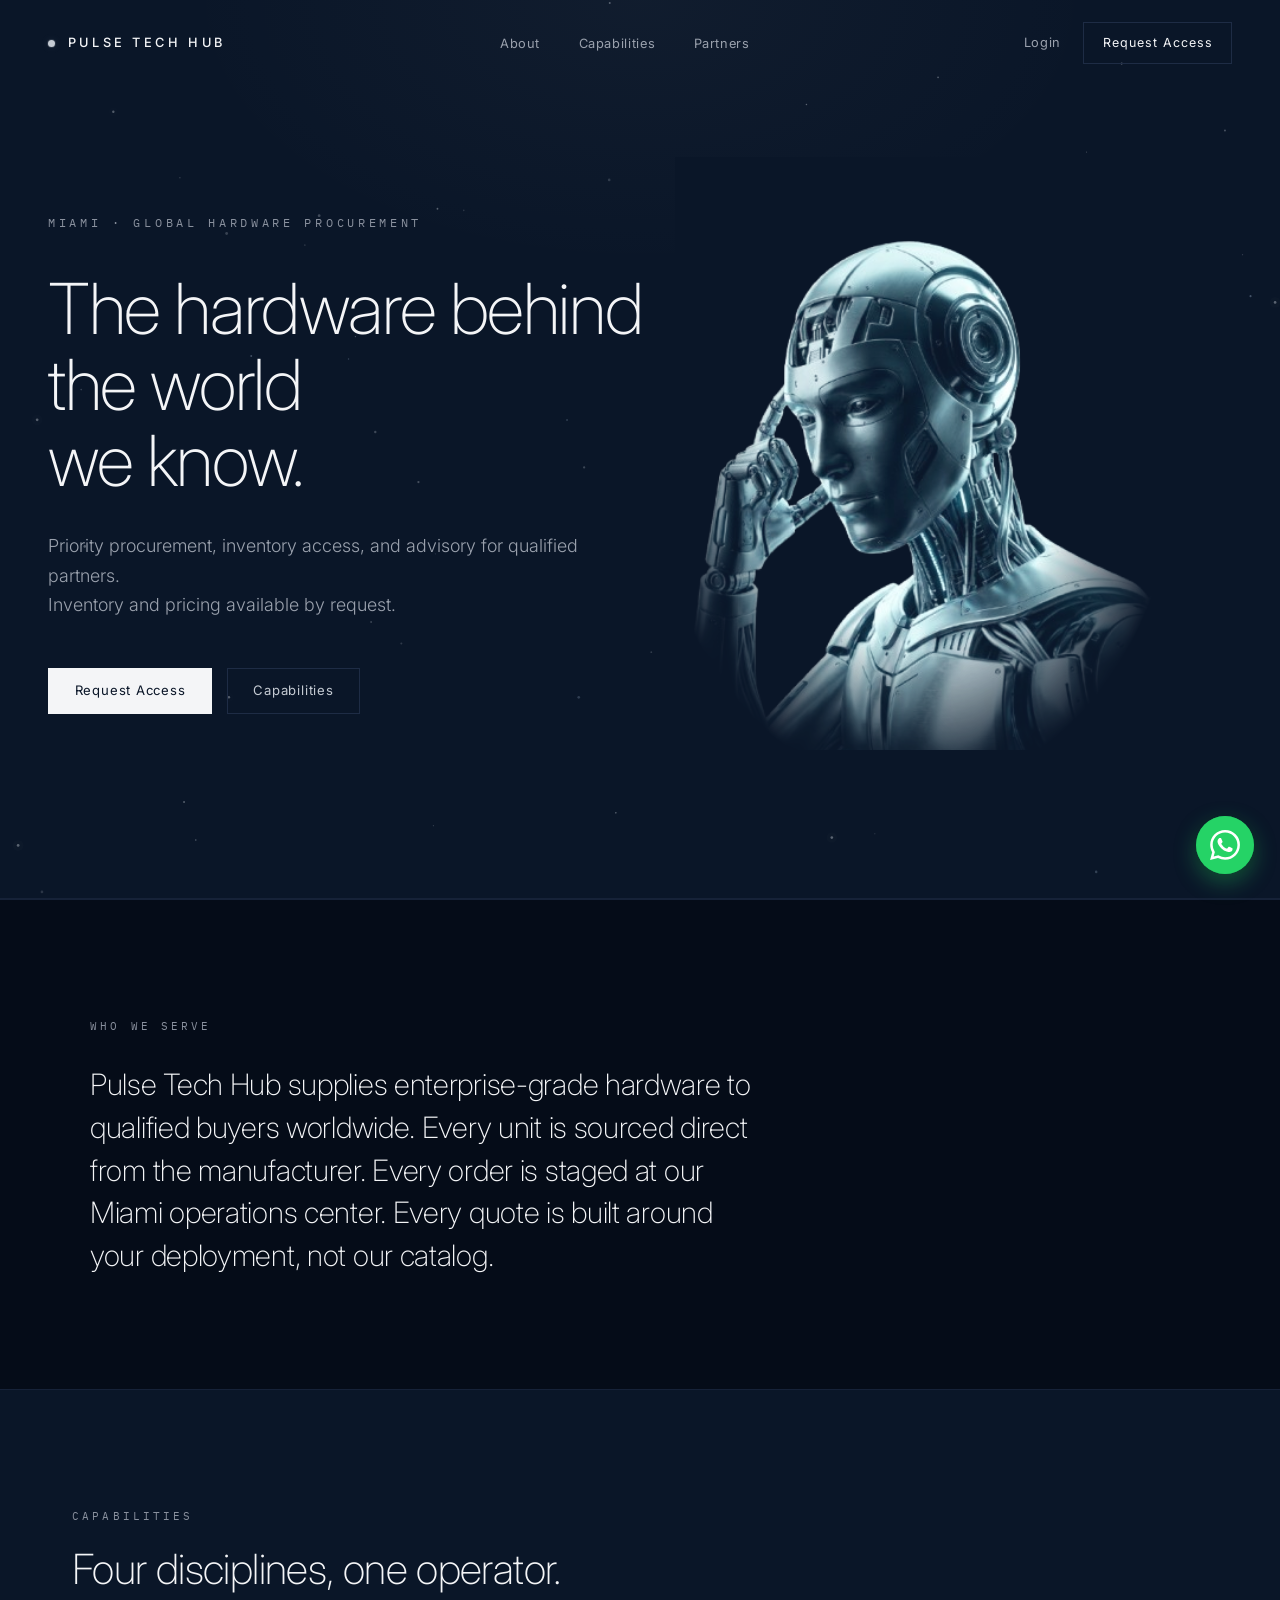
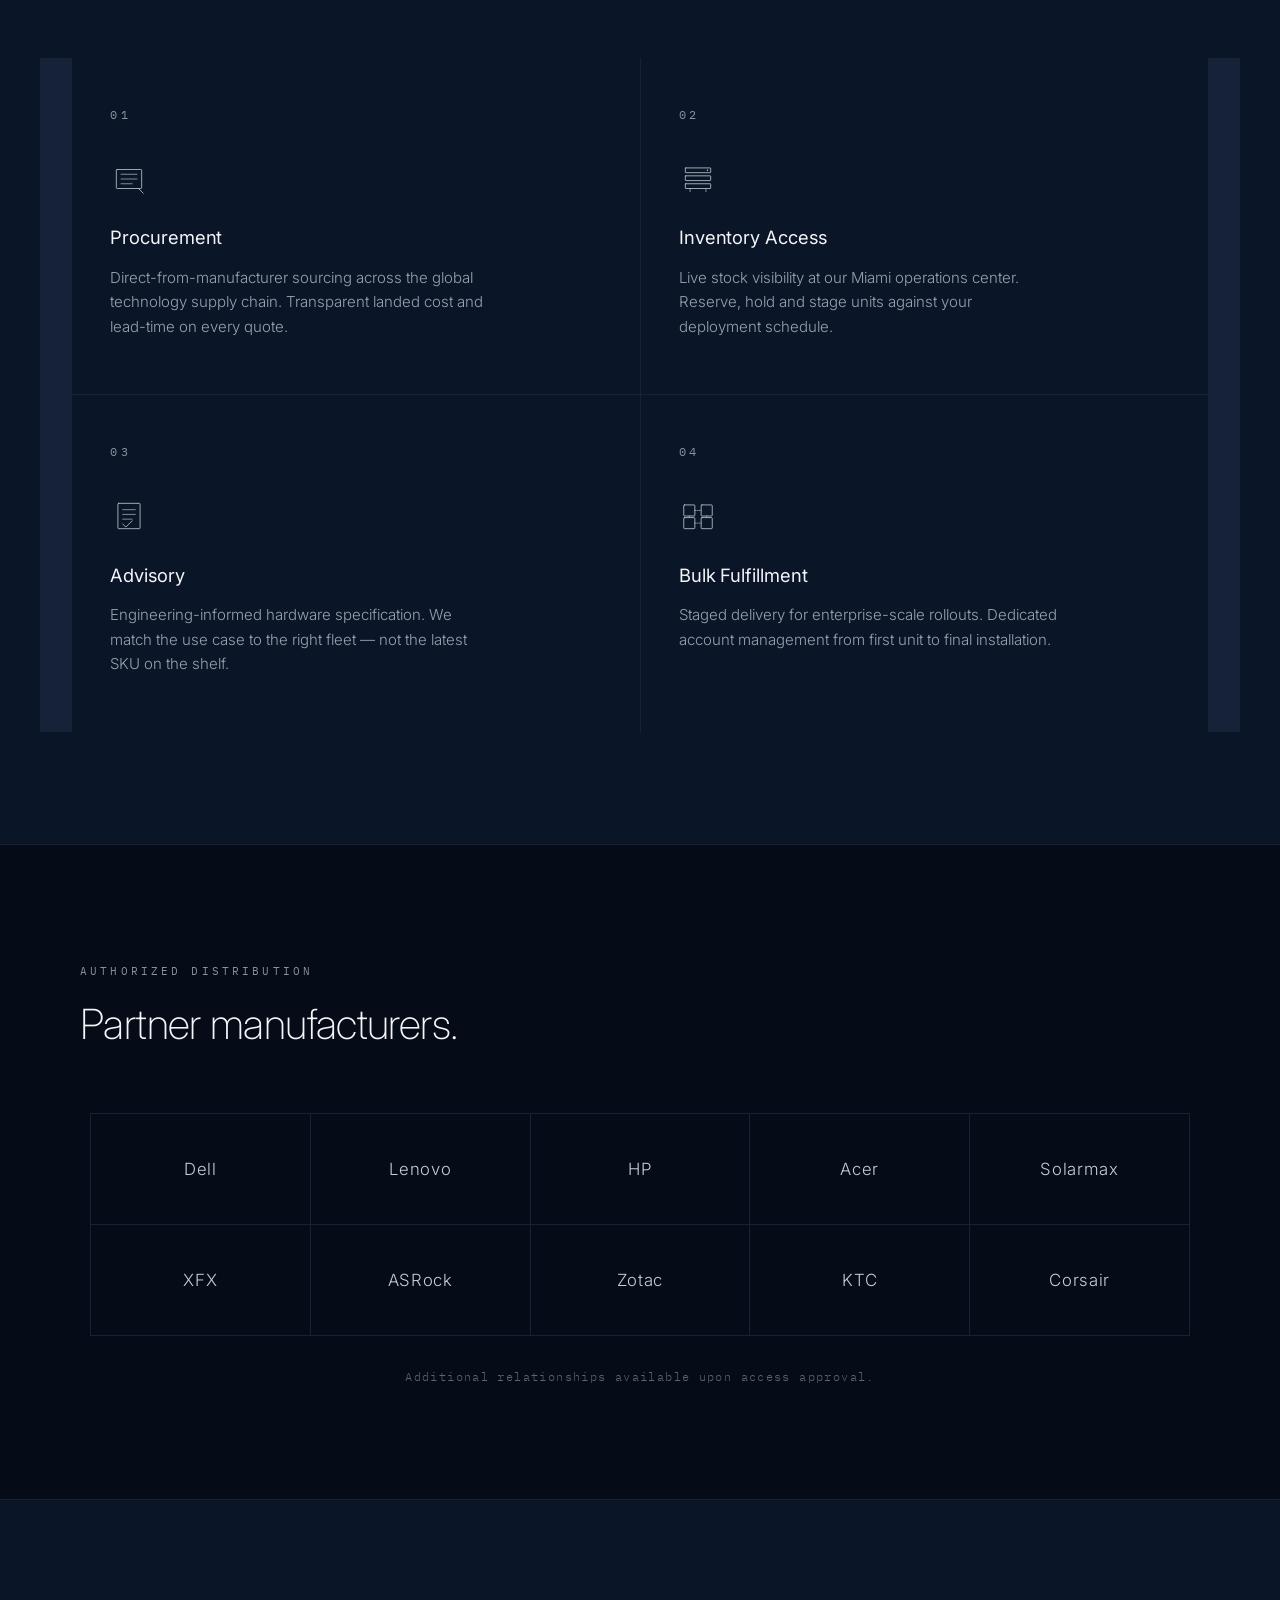
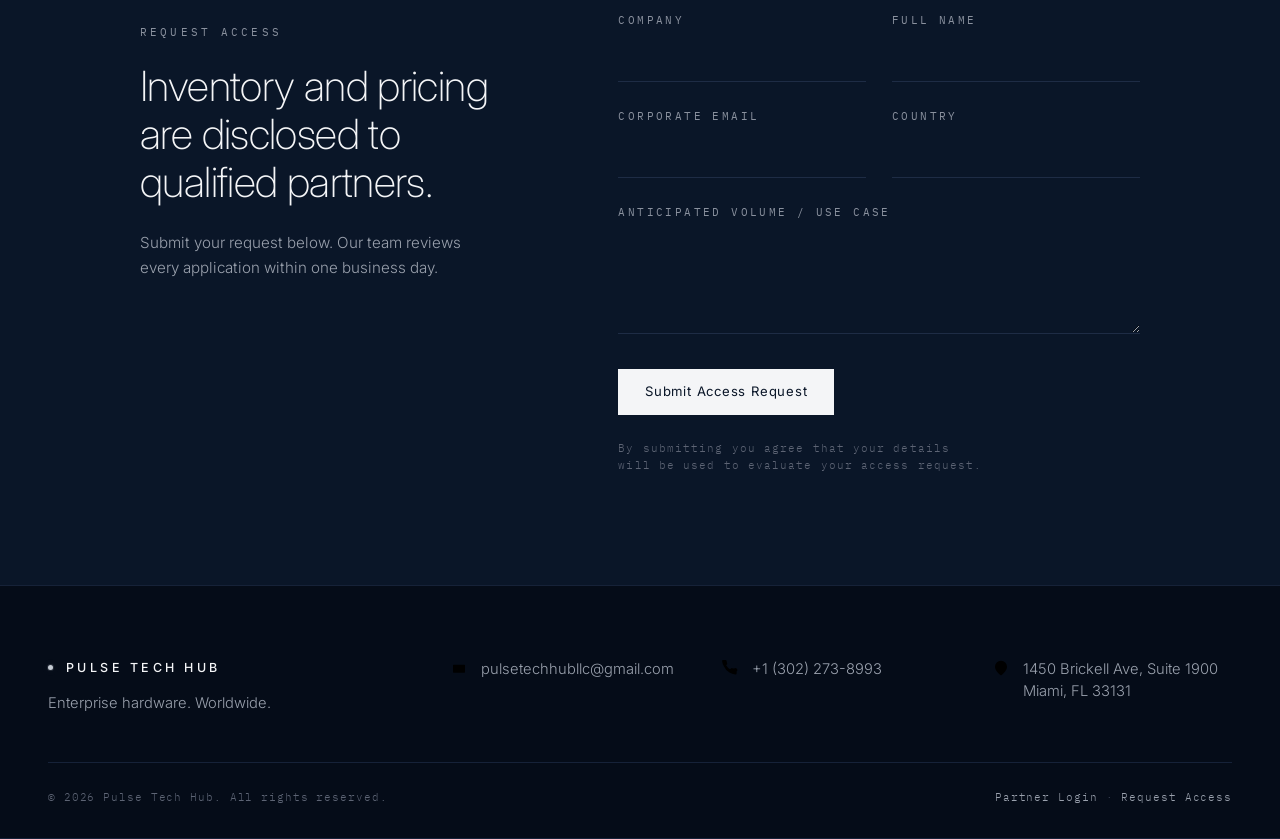
==== commit 55af6ec0: "Play the hero video once, then freeze — replay on scroll-back The endless loop was visually exhausti" ====
--- a/index.html
+++ b/index.html
@@ -63,7 +63,7 @@
         <video class="hero-img"
                src="robot.mp4"
                poster="robot.png"
-               autoplay muted loop playsinline preload="auto"
+               autoplay muted playsinline preload="auto"
                aria-hidden="true"></video>
         <div class="hero-visual-scan"><span></span></div>
       </div>
--- a/styles.css
+++ b/styles.css
@@ -301,42 +301,40 @@
 .hero-visual {
   position: relative;
   width: 100%;
-  /* Match the trimmed robot.png ratio exactly so the figure fills the
-     visual frame edge-to-edge with zero letterboxing. */
   aspect-ratio: 540 / 668;
   max-width: 480px;
-  justify-self: end;
-  /* Anchor to the top of the grid row instead of centering, so the
-     robot reads higher in the hero — eye level closer to the kicker. */
+  /* Anchor at the LEFT edge of the visual column and pull inward so
+     the robot sits closer to the middle of the page instead of hugging
+     the right border. */
+  justify-self: start;
+  margin-left: -40px;
   align-self: start;
   margin-top: -1rem;
-}
-/* Subtle silver radial behind the figure */
-.hero-visual-glow {
-  position: absolute;
-  inset: 8%;
-  border-radius: 50%;
-  background: radial-gradient(circle, rgba(198,204,212,0.16) 0%, rgba(157,165,177,0.06) 38%, transparent 72%);
-  filter: blur(28px);
-  z-index: 1;
-  animation: visual-glow-breathe 7s ease-in-out infinite;
-}
+  /* Explicit navy backdrop so the video's mix-blend-mode: screen has
+     something to blend against. Without this, .hero-inner's stacking
+     context isolates the blend and the mp4's black backdrop stays
+     visible as a rectangle. */
+  background: var(--navy);
+  isolation: isolate;
+}
+/* Silver halo removed — the mp4 already sits directly on the navy hero
+   background via mix-blend-mode: screen, so no extra glow is needed. */
+.hero-visual-glow { display: none; }
 .hero-img {
   position: relative;
   z-index: 2;
   width: 100%; height: 100%;
   object-fit: cover;
   display: block;
-  /* Silver drop-shadows following the video silhouette (works on the
-     bright robot; the mp4's black backdrop contributes almost none). */
-  filter:
-    drop-shadow(0 0 14px rgba(198,204,212,0.22))
-    drop-shadow(0 0 38px rgba(157,165,177,0.14));
-  /* Soft fade at BOTH ends so the top of the head and the waist-cut
-     blend smoothly into navy instead of showing a hard edge. */
-  -webkit-mask-image: linear-gradient(to bottom, transparent 0%, #000 12%, #000 82%, transparent 100%);
-          mask-image: linear-gradient(to bottom, transparent 0%, #000 12%, #000 82%, transparent 100%);
-  /* No CSS breathing — the mp4 already carries its own subtle motion. */
+  /* Screen fuses the mp4's pure-black backdrop into the navy hero
+     background: only the bright robot pixels remain, and the visible
+     rectangle of the video disappears entirely. */
+  mix-blend-mode: screen;
+  /* Radial mask fading ALL four edges so any near-black compression
+     artifacts around the robot silhouette (which read as a subtle
+     halo after the screen blend) dissolve smoothly into the navy. */
+  -webkit-mask-image: radial-gradient(ellipse 58% 62% at 50% 48%, #000 55%, transparent 95%);
+          mask-image: radial-gradient(ellipse 58% 62% at 50% 48%, #000 55%, transparent 95%);
   user-select: none;
   -webkit-user-drag: none;
   background: transparent;
@@ -970,6 +968,7 @@
     justify-self: stretch;
     max-width: 100%;
     width: 100%;
+    margin-left: 0;
   }
   .manifesto, .partners, .access { padding: 5rem 1.8rem; }
   .capabilities { padding: 5rem 0; }
